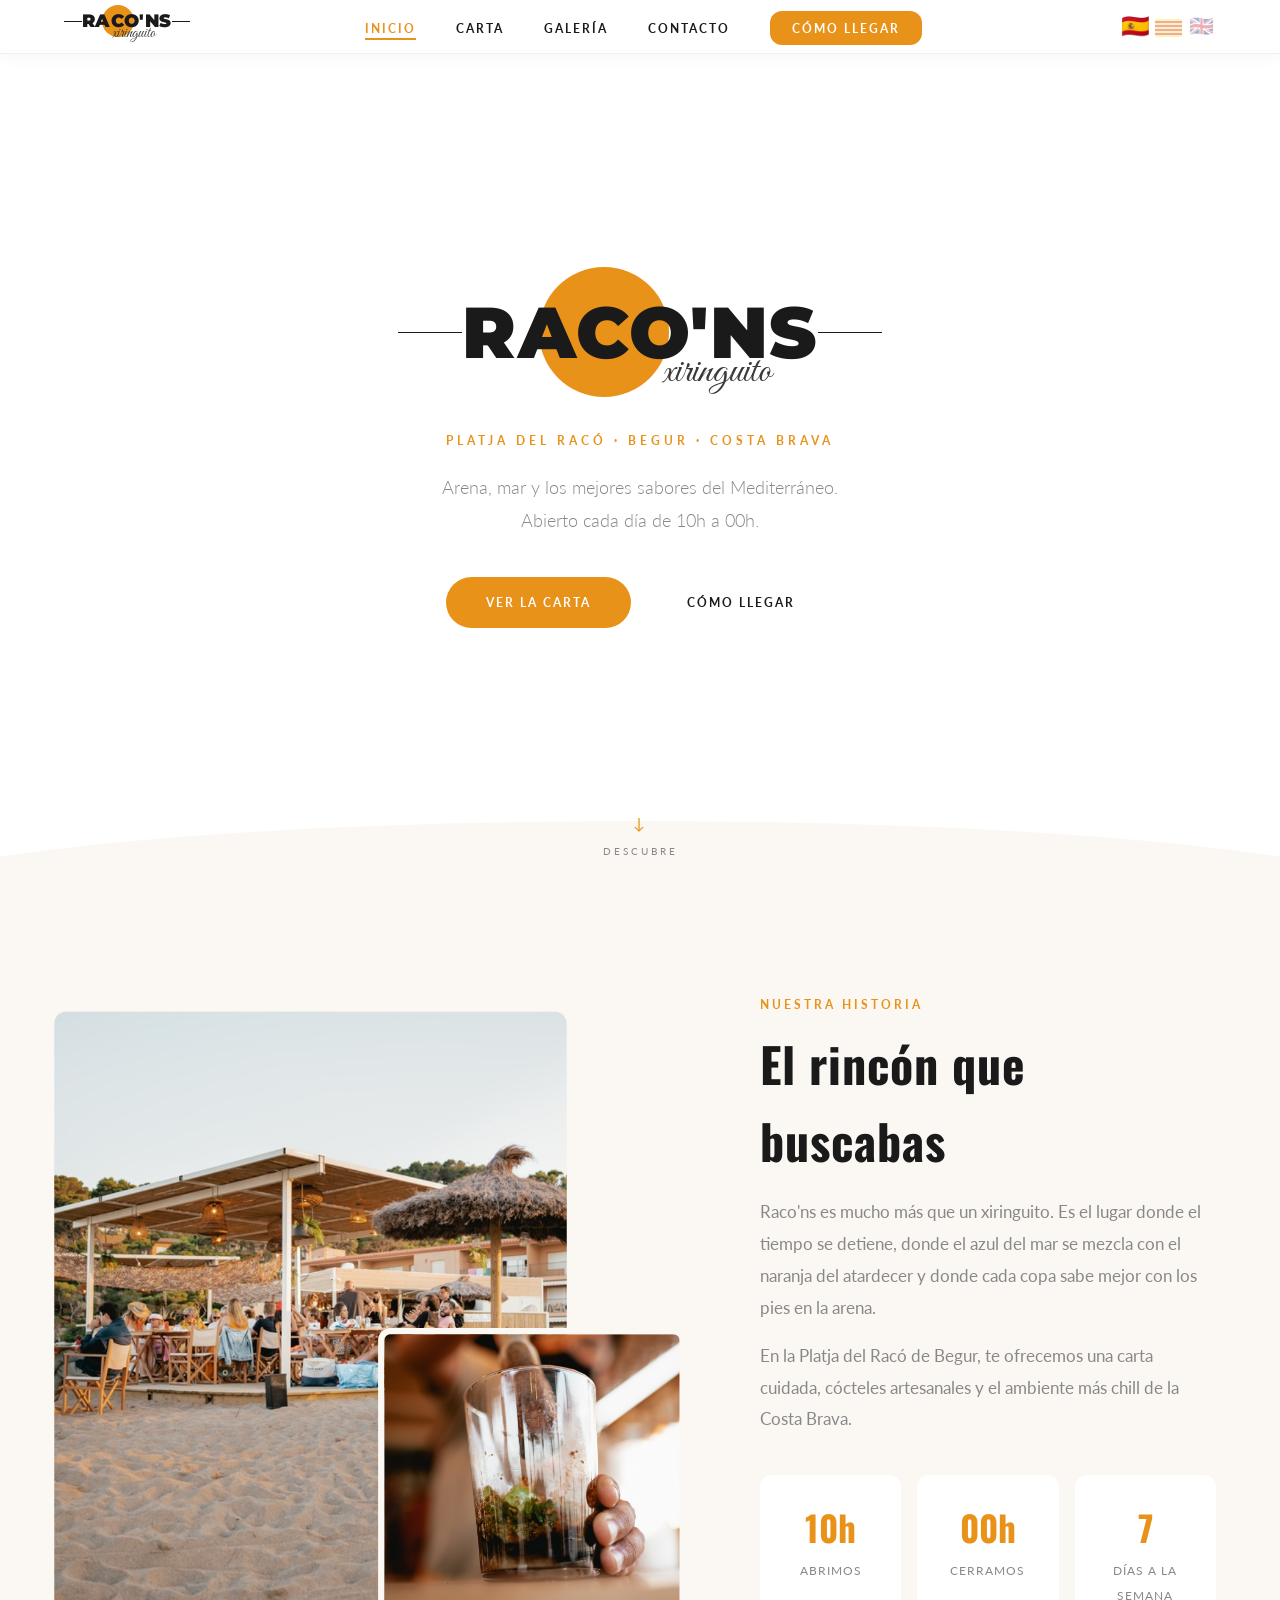
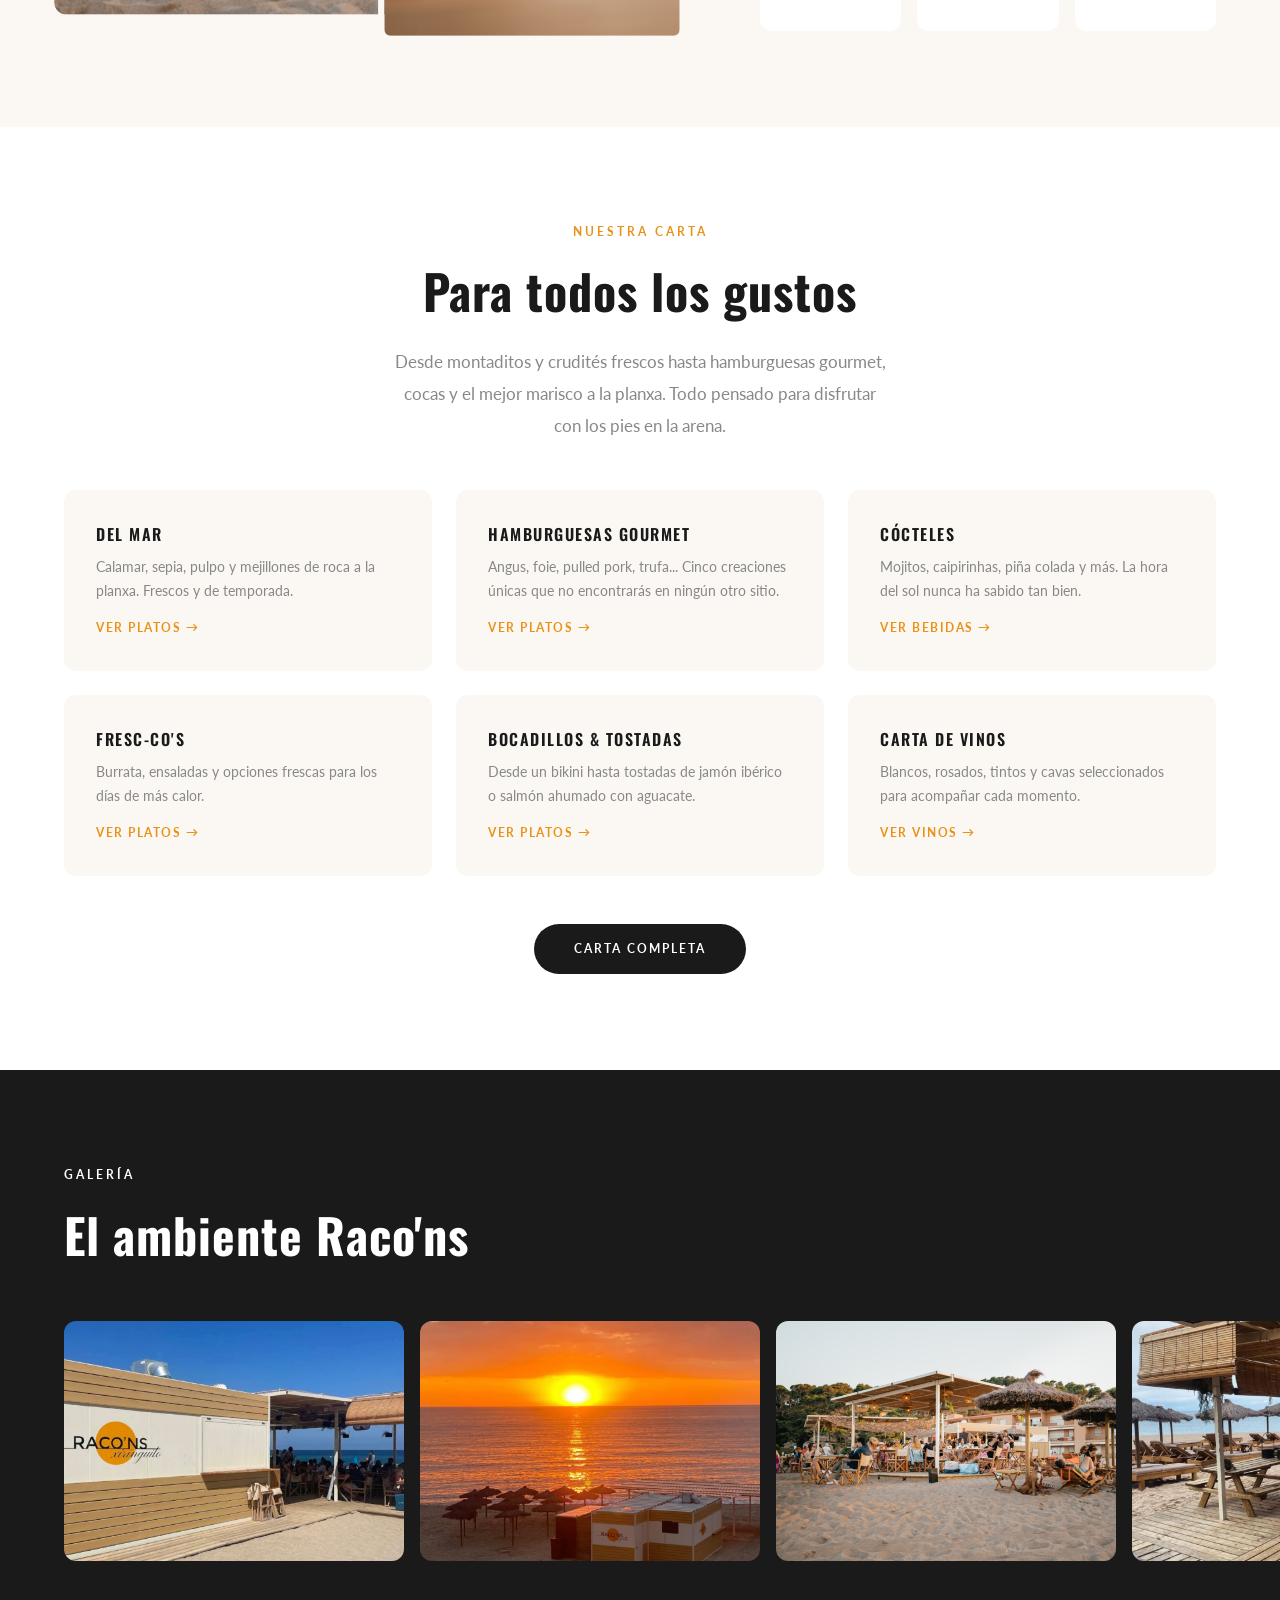
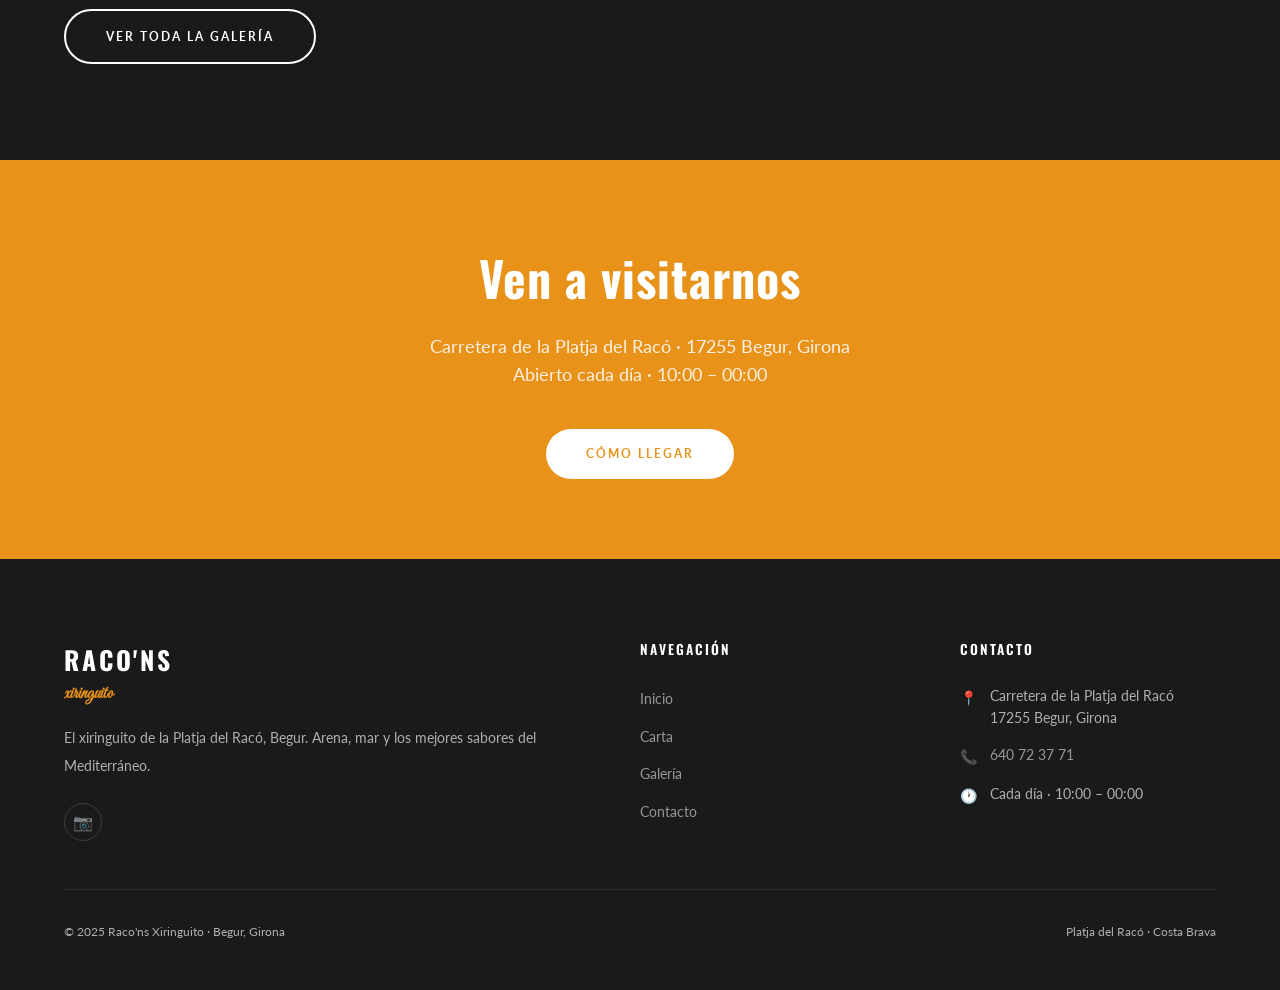
==== index.html @ 947b493c "Initial commit — Raco'ns Xiringuito website 4-page static site: index, carta, galeria, contacto. ES/" ====
<!DOCTYPE html>
<html lang="es">
<head>
  <meta charset="UTF-8">
  <meta name="viewport" content="width=device-width, initial-scale=1.0">
  <title>Raco'ns Xiringuito — Platja del Racó, Begur</title>
  <meta name="description" content="Xiringuito a la Platja del Racó, Begur. Viu el Mediterrani amb les millors copes, còctels i cuina fresca a peu de platja.">
  <meta name="keywords" content="xiringuito, Begur, Platja del Racó, bar platja, cocteleria, cuina mediterrània, Girona">
  <meta property="og:title" content="Raco'ns Xiringuito — Platja del Racó, Begur">
  <meta property="og:description" content="El millor xiringuito de la Costa Brava. Cocktails, carta fresca i vistes al mar.">
  <meta property="og:type" content="website">
  <link rel="stylesheet" href="assets/css/styles.css">
  <link rel="icon" type="image/png" href="assets/img/logo.png">
</head>
<body data-page="index">

  <!-- NAV -->
  <nav>
    <a href="index.html" class="nav-logo">
      <div class="logo-mark logo-mark-sm">
        <div class="lm-row">
          <span class="lm-line"></span>
          <span class="lm-name-wrap">
            <span class="lm-circle"></span>
            <span class="lm-name">RACO'NS</span>
          </span>
          <span class="lm-line"></span>
        </div>
        <span class="lm-sub">xiringuito</span>
      </div>
    </a>
    <ul class="nav-links">
      <li><a href="index.html" class="active" data-i18n="nav_inicio">Inicio</a></li>
      <li><a href="carta.html" data-i18n="nav_carta">Carta</a></li>
      <li><a href="galeria.html" data-i18n="nav_galeria">Galería</a></li>
      <li><a href="contacto.html" data-i18n="nav_contacto">Contacto</a></li>
      <li><a href="contacto.html" class="nav-cta" data-i18n="nav_llegar">Cómo llegar</a></li>
    </ul>
    <div class="lang-switcher">
      <button class="lang-btn active" data-lang="es" title="Español">🇪🇸</button>
      <button class="lang-btn" data-lang="ca" title="Català"><span class="flag-ca"></span></button>
      <button class="lang-btn" data-lang="en" title="English">🇬🇧</button>
    </div>
    <div class="hamburger" aria-label="Menú">
      <span></span><span></span><span></span>
    </div>
  </nav>

  <!-- HERO -->
  <section class="hero">
    <div class="hero-logo-wrap">
      <img src="assets/img/logo.png" alt="Raco'ns Xiringuito" class="hero-logo-img"
        onerror="this.style.display='none';this.nextElementSibling.style.display='inline-block'">
      <div class="logo-mark logo-mark-lg" style="display:none">
        <div class="lm-row">
          <span class="lm-line"></span>
          <span class="lm-name-wrap">
            <span class="lm-circle"></span>
            <span class="lm-name">RACO'NS</span>
          </span>
          <span class="lm-line"></span>
        </div>
        <span class="lm-sub">xiringuito</span>
      </div>
    </div>
    <span class="hero-tag">Platja del Racó · Begur · Costa Brava</span>
    <p class="hero-desc" data-i18n-html="hero_desc">Arena, mar y los mejores sabores del Mediterráneo.<br>Abierto cada día de 10h a 00h.</p>
    <div class="hero-btns">
      <a href="carta.html" class="btn btn-primary" data-i18n="hero_btn_carta">Ver la Carta</a>
      <a href="contacto.html" class="btn btn-outline-dark" data-i18n="hero_btn_llegar">Cómo llegar</a>
    </div>
    <div class="hero-scroll" data-i18n="hero_scroll">Descubre</div>
  </section>

  <!-- ABOUT -->
  <section class="about">
    <div class="about-image fade-in">
      <img src="assets/img/photo-7.png" alt="Xiringuito Raco'ns" class="about-img-main">
      <img src="assets/img/photo-10.png" alt="Còctels Raco'ns" class="about-img-accent">
    </div>
    <div class="about-text">
      <span class="section-tag fade-in" data-i18n="about_tag">Nuestra historia</span>
      <h2 class="section-title fade-in delay-1" data-i18n-html="about_title">El rincón que<br>buscabas</h2>
      <p class="section-desc fade-in delay-2" data-i18n="about_desc1">
        Raco'ns es mucho más que un xiringuito. Es el lugar donde el tiempo se detiene, donde el azul del mar se mezcla con el naranja del atardecer y donde cada copa sabe mejor con los pies en la arena.
      </p>
      <p class="section-desc fade-in delay-3" style="margin-top: 1rem;" data-i18n="about_desc2">
        En la Platja del Racó de Begur, te ofrecemos una carta cuidada, cócteles artesanales y el ambiente más chill de la Costa Brava.
      </p>
      <div class="about-stats fade-in">
        <div class="stat">
          <span class="stat-num">10h</span>
          <span class="stat-label" data-i18n="about_stat_open">Abrimos</span>
        </div>
        <div class="stat">
          <span class="stat-num">00h</span>
          <span class="stat-label" data-i18n="about_stat_close">Cerramos</span>
        </div>
        <div class="stat">
          <span class="stat-num">7</span>
          <span class="stat-label" data-i18n="about_stat_days">Días a la semana</span>
        </div>
      </div>
    </div>
  </section>

  <!-- MENU PREVIEW -->
  <section class="menu-preview">
    <span class="section-tag fade-in" data-i18n="menu_tag">Nuestra carta</span>
    <h2 class="section-title fade-in delay-1" data-i18n="menu_title">Para todos los gustos</h2>
    <p class="section-desc fade-in delay-2" data-i18n="menu_desc">Desde montaditos y crudités frescos hasta hamburguesas gourmet, cocas y el mejor marisco a la planxa. Todo pensado para disfrutar con los pies en la arena.</p>
    <div class="menu-grid">
      <div class="menu-card fade-in">
        <h3 class="menu-card-title" data-i18n="menu_delmar_title">Del Mar</h3>
        <p class="menu-card-desc" data-i18n="menu_delmar_desc">Calamar, sepia, pulpo y mejillones de roca a la planxa. Frescos y de temporada.</p>
        <a href="carta.html#del-mar" class="menu-card-link" data-i18n="menu_link_platos">Ver platos →</a>
      </div>
      <div class="menu-card fade-in delay-1">
        <h3 class="menu-card-title" data-i18n="menu_hambur_title">Hamburguesas Gourmet</h3>
        <p class="menu-card-desc" data-i18n="menu_hambur_desc">Angus, foie, pulled pork, trufa... Cinco creaciones únicas que no encontrarás en ningún otro sitio.</p>
        <a href="carta.html#hamburgueses" class="menu-card-link" data-i18n="menu_link_platos">Ver platos →</a>
      </div>
      <div class="menu-card fade-in delay-2">
        <h3 class="menu-card-title" data-i18n="menu_cocteles_title">Cócteles</h3>
        <p class="menu-card-desc" data-i18n="menu_cocteles_desc">Mojitos, caipirinhas, piña colada y más. La hora del sol nunca ha sabido tan bien.</p>
        <a href="carta.html#cocteles" class="menu-card-link" data-i18n="menu_link_bebidas">Ver bebidas →</a>
      </div>
      <div class="menu-card fade-in delay-1">
        <h3 class="menu-card-title" data-i18n="menu_frescos_title">Fresc-co's</h3>
        <p class="menu-card-desc" data-i18n="menu_frescos_desc">Burrata, ensaladas y opciones frescas para los días de más calor.</p>
        <a href="carta.html#frescos" class="menu-card-link" data-i18n="menu_link_platos">Ver platos →</a>
      </div>
      <div class="menu-card fade-in delay-2">
        <h3 class="menu-card-title" data-i18n="menu_entrepans_title">Bocadillos & Tostadas</h3>
        <p class="menu-card-desc" data-i18n="menu_entrepans_desc">Desde un bikini hasta tostadas de jamón ibérico o salmón ahumado con aguacate.</p>
        <a href="carta.html#entrepans" class="menu-card-link" data-i18n="menu_link_platos">Ver platos →</a>
      </div>
      <div class="menu-card fade-in delay-3">
        <h3 class="menu-card-title" data-i18n="menu_vins_title">Carta de Vinos</h3>
        <p class="menu-card-desc" data-i18n="menu_vins_desc">Blancos, rosados, tintos y cavas seleccionados para acompañar cada momento.</p>
        <a href="carta.html#vins" class="menu-card-link" data-i18n="menu_link_vinos">Ver vinos →</a>
      </div>
    </div>
    <div class="menu-preview-cta fade-in">
      <a href="carta.html" class="btn btn-dark" data-i18n="menu_btn_carta">Carta completa</a>
    </div>
  </section>

  <!-- GALLERY STRIP -->
  <div class="gallery-strip">
    <div class="gallery-strip-header">
      <span class="section-tag" data-i18n="gallery_tag">Galería</span>
      <h2 class="section-title" data-i18n="gallery_title">El ambiente Raco'ns</h2>
    </div>
    <div class="gallery-scroll">
      <div class="gallery-thumb">
        <img src="assets/img/photo-1.png" alt="Raco'ns exterior">
      </div>
      <div class="gallery-thumb">
        <img src="assets/img/photo-4.png" alt="Raco'ns amanecer">
      </div>
      <div class="gallery-thumb">
        <img src="assets/img/photo-11.png" alt="Ambient platja">
      </div>
      <div class="gallery-thumb">
        <img src="assets/img/photo-8.png" alt="Terrassa Raco'ns">
      </div>
      <div class="gallery-thumb">
        <img src="assets/img/photo-9.png" alt="Equip Raco'ns">
      </div>
      <div class="gallery-thumb">
        <img src="assets/img/photo-3.png" alt="Nit a Raco'ns">
      </div>
    </div>
    <div style="padding: 2rem 4rem 0;">
      <a href="galeria.html" class="btn btn-outline" data-i18n="gallery_btn">Ver toda la galería</a>
    </div>
  </div>

  <!-- CTA BANNER -->
  <div class="cta-banner">
    <h2 class="section-title fade-in" data-i18n="home_cta_title">Ven a visitarnos</h2>
    <p class="fade-in delay-1" data-i18n-html="home_cta_desc">Carretera de la Platja del Racó · 17255 Begur, Girona<br>Abierto cada día · 10:00 – 00:00</p>
    <a href="contacto.html" class="btn btn-white fade-in delay-2" data-i18n="home_cta_btn">Cómo llegar</a>
  </div>

  <!-- FOOTER -->
  <footer>
    <div class="footer-grid">
      <div class="footer-brand">
        <span class="footer-logo-text">RACO'NS</span>
        <span class="footer-logo-sub">xiringuito</span>
        <p class="footer-desc" data-i18n="footer_desc">El xiringuito de la Platja del Racó, Begur. Arena, mar y los mejores sabores del Mediterráneo.</p>
        <div class="footer-social">
          <a href="https://www.instagram.com/raconsxiringuito/" target="_blank" rel="noopener" title="Instagram">&#128247;</a>
        </div>
      </div>
      <div>
        <p class="footer-heading" data-i18n="footer_nav_heading">Navegación</p>
        <ul class="footer-links">
          <li><a href="index.html" data-i18n="nav_inicio">Inicio</a></li>
          <li><a href="carta.html" data-i18n="nav_carta">Carta</a></li>
          <li><a href="galeria.html" data-i18n="nav_galeria">Galería</a></li>
          <li><a href="contacto.html" data-i18n="nav_contacto">Contacto</a></li>
        </ul>
      </div>
      <div>
        <p class="footer-heading" data-i18n="footer_contact_heading">Contacto</p>
        <div class="footer-info">
          <div class="footer-info-item">
            <span class="icon">📍</span>
            <span>Carretera de la Platja del Racó<br>17255 Begur, Girona</span>
          </div>
          <div class="footer-info-item">
            <span class="icon">📞</span>
            <a href="tel:+34640723771">640 72 37 71</a>
          </div>
          <div class="footer-info-item">
            <span class="icon">🕐</span>
            <span data-i18n="footer_hours">Cada día · 10:00 – 00:00</span>
          </div>
        </div>
      </div>
    </div>
    <div class="footer-bottom">
      <span>© 2025 Raco'ns Xiringuito · Begur, Girona</span>
      <span>Platja del Racó · Costa Brava</span>
    </div>
  </footer>

  <script src="assets/js/translations.js"></script>
  <script src="assets/js/main.js"></script>
</body>
</html>
---- assets/css/styles.css ----
@import url('https://fonts.googleapis.com/css2?family=Oswald:wght@400;600;700&family=Montserrat:wght@800;900&family=Great+Vibes&family=Lato:ital,wght@0,300;0,400;0,700;1,300&display=swap');

:root {
  --orange: #E8921A;
  --orange-light: #F5B547;
  --orange-dark: #C47A10;
  --black: #1A1A1A;
  --dark: #2C2C2C;
  --gray: #888;
  --light-gray: #EDEAE6;
  --cream: #FBF8F4;
  --white: #FFFFFF;
  --transition: all 0.3s ease;
}

* { margin: 0; padding: 0; box-sizing: border-box; }
html { scroll-behavior: smooth; }

body {
  font-family: 'Lato', sans-serif;
  color: var(--black);
  background: var(--white);
  line-height: 1.6;
}

/* ========================
   NAVIGATION
======================== */
nav {
  position: fixed;
  top: 0; left: 0; right: 0;
  z-index: 1000;
  display: flex;
  align-items: center;
  justify-content: space-between;
  padding: 0.75rem 4rem;
  background: rgba(255,255,255,0.97);
  backdrop-filter: blur(16px);
  border-bottom: 1px solid rgba(0,0,0,0.06);
  transition: var(--transition);
  box-shadow: 0 2px 20px rgba(0,0,0,0.04);
}

.nav-logo {
  text-decoration: none;
  display: flex;
  align-items: center;
}

.nav-logo-img {
  height: 52px;
  width: auto;
  display: block;
}

.nav-logo .logo-name {
  font-family: 'Oswald', sans-serif;
  font-weight: 700;
  font-size: 1.3rem;
  letter-spacing: 3px;
  color: var(--black);
}

.nav-logo .logo-sub {
  font-family: 'Great Vibes', cursive;
  font-size: 0.95rem;
  color: var(--orange);
  font-weight: 600;
}

.nav-links {
  display: flex;
  gap: 2.5rem;
  list-style: none;
  align-items: center;
}

.nav-links a {
  text-decoration: none;
  font-family: 'Lato', sans-serif;
  font-weight: 700;
  font-size: 0.78rem;
  letter-spacing: 2px;
  text-transform: uppercase;
  color: var(--black);
  transition: var(--transition);
  position: relative;
}

.nav-links a::after {
  content: '';
  position: absolute;
  bottom: -4px; left: 0;
  width: 0; height: 2px;
  background: var(--orange);
  transition: var(--transition);
}

.nav-links a:hover,
.nav-links a.active { color: var(--orange); }
.nav-links a:hover::after,
.nav-links a.active::after { width: 100%; }

.nav-cta {
  background: var(--orange) !important;
  color: var(--white) !important;
  padding: 0.6rem 1.4rem;
  border-radius: 12px;
}
.nav-cta:hover { background: var(--orange-dark) !important; }
.nav-cta::after { display: none !important; }

/* Language switcher */
.lang-switcher {
  display: flex;
  align-items: center;
  gap: 0.25rem;
  margin-left: 1.5rem;
}
.lang-btn {
  background: none;
  border: none;
  font-size: 1.25rem;
  cursor: pointer;
  padding: 0.15rem 0.1rem;
  line-height: 1;
  opacity: 0.35;
  transition: opacity 0.2s ease, transform 0.2s ease;
  border-radius: 4px;
}
.lang-btn:hover { opacity: 0.7; transform: scale(1.1); }
.lang-btn.active { opacity: 1; transform: scale(1.15); }

/* Bandera Catalunya CSS (Senyera: 4 franjes vermelles sobre groc) */
.flag-ca {
  display: inline-block;
  width: 1.35em;
  height: 0.9em;
  border-radius: 2px;
  vertical-align: middle;
  background: repeating-linear-gradient(
    180deg,
    #FCDD09 0,      #FCDD09 11.1%,
    #C60B1E 11.1%,  #C60B1E 22.2%,
    #FCDD09 22.2%,  #FCDD09 33.3%,
    #C60B1E 33.3%,  #C60B1E 44.4%,
    #FCDD09 44.4%,  #FCDD09 55.5%,
    #C60B1E 55.5%,  #C60B1E 66.6%,
    #FCDD09 66.6%,  #FCDD09 77.7%,
    #C60B1E 77.7%,  #C60B1E 88.8%,
    #FCDD09 88.8%,  #FCDD09 100%
  );
}

.hamburger {
  display: none;
  flex-direction: column;
  gap: 5px;
  cursor: pointer;
  z-index: 1001;
  padding: 4px;
}
.hamburger span {
  width: 24px; height: 2px;
  background: var(--black);
  transition: var(--transition);
  display: block;
}
.hamburger.active span:nth-child(1) { transform: rotate(45deg) translate(5px, 5px); }
.hamburger.active span:nth-child(2) { opacity: 0; }
.hamburger.active span:nth-child(3) { transform: rotate(-45deg) translate(5px, -5px); }

/* ========================
   LOGO MARK (CSS — fiel al original)
   Estructura:
     .logo-mark
       .lm-row
         .lm-line
         .lm-name-wrap   ← círculo absoluto dentro aquí
           .lm-circle
           .lm-name (RACO'NS)
         .lm-line
       .lm-sub (xiringuito) ← debajo del row
======================== */
.logo-mark {
  display: inline-block;
  line-height: 1;
  user-select: none;
}

.logo-mark .lm-row {
  display: flex;
  align-items: center;
}

.logo-mark .lm-line {
  display: block;
  height: 1px;
  background: var(--black);
  flex-shrink: 0;
}

/* El wrapper del nombre contiene el círculo absolutamente */
.logo-mark .lm-name-wrap {
  position: relative;
  display: inline-block;
}

/* Círculo — detrás del texto, centrado en zona "O'NS" */
.logo-mark .lm-circle {
  position: absolute;
  background: var(--orange);
  border-radius: 50%;
  z-index: 0;
  /* horizontal: empieza en ~40% del texto (zona de la O) */
  /* vertical: centrado y sobresale arriba y abajo */
  left: 40%;
  top: 50%;
}

.logo-mark .lm-name {
  font-family: 'Montserrat', sans-serif;
  font-weight: 900;
  color: var(--black);
  letter-spacing: 0.02em;
  position: relative;
  z-index: 1;
  display: block;
}

/* xiringuito — debajo, desplazado bajo el círculo */
.logo-mark .lm-sub {
  font-family: 'Great Vibes', cursive;
  color: #3a3a3a;
  display: block;
  position: relative;
  z-index: 1;
  line-height: 1;
}

/* ── Tamaño NAV (sm) ── */
.logo-mark-sm .lm-line  { width: 18px; }
.logo-mark-sm .lm-name  { font-size: 1.15rem; }
.logo-mark-sm .lm-circle {
  width: 32px; height: 32px;
  transform: translate(-50%, -50%);
}
.logo-mark-sm .lm-sub {
  font-size: 1rem;
  margin-top: -0.35em;
  padding-left: 38%;   /* alineado bajo el círculo */
}

/* ── Tamaño HERO (lg) ── */
.logo-mark-lg .lm-line  { width: clamp(35px, 5vw, 65px); }
.logo-mark-lg .lm-name  { font-size: clamp(2.6rem, 6.5vw, 4.5rem); }
.logo-mark-lg .lm-circle {
  width: clamp(90px, 13vw, 130px);
  height: clamp(90px, 13vw, 130px);
  transform: translate(-50%, -50%);
}
.logo-mark-lg .lm-sub {
  font-size: clamp(1.5rem, 3.5vw, 2.5rem);
  margin-top: -0.4em;
  padding-left: 32%;   /* alineado bajo el círculo */
}

/* ========================
   HERO
======================== */
.hero {
  min-height: 100vh;
  display: flex;
  flex-direction: column;
  align-items: center;
  justify-content: center;
  text-align: center;
  background: var(--white);
  padding: 120px 2rem 6rem;
  position: relative;
  overflow: hidden;
}

/* Decorative orange arc bottom */
.hero::after {
  content: '';
  position: absolute;
  bottom: -1px;
  left: 0; right: 0;
  height: 80px;
  background: var(--cream);
  clip-path: ellipse(60% 100% at 50% 100%);
}

.hero-logo-wrap {
  margin-bottom: 2.5rem;
}

.hero-logo-img {
  max-width: min(340px, 80vw);
  width: 100%;
  height: auto;
  display: block;
  margin: 0 auto;
}

.hero-tag {
  display: inline-block;
  font-size: 0.72rem;
  font-weight: 700;
  letter-spacing: 4px;
  text-transform: uppercase;
  color: var(--orange);
  margin-bottom: 1.25rem;
}

.hero-desc {
  font-size: 1.1rem;
  font-weight: 300;
  color: var(--gray);
  max-width: 420px;
  margin: 0 auto 2.5rem;
  line-height: 1.9;
}

.hero-btns {
  display: flex;
  gap: 1rem;
  justify-content: center;
  flex-wrap: wrap;
}

.btn-outline-dark {
  border: 2px solid var(--black);
  color: var(--black);
  background: transparent;
}
.btn-outline-dark:hover {
  background: var(--black);
  color: var(--white);
  transform: translateY(-2px);
}

.hero-scroll {
  position: absolute;
  bottom: 2.5rem;
  left: 50%;
  transform: translateX(-50%);
  color: var(--gray);
  font-size: 0.65rem;
  letter-spacing: 3px;
  text-transform: uppercase;
  display: flex;
  flex-direction: column;
  align-items: center;
  gap: 0.5rem;
  animation: bounce 2.5s infinite;
  z-index: 1;
}
.hero-scroll::before { content: '↓'; font-size: 1rem; color: var(--orange); }

@keyframes bounce {
  0%, 100% { transform: translateX(-50%) translateY(0); }
  50% { transform: translateX(-50%) translateY(8px); }
}

/* ========================
   BUTTONS
======================== */
.btn {
  display: inline-block;
  padding: 0.95rem 2.5rem;
  font-family: 'Lato', sans-serif;
  font-weight: 700;
  font-size: 0.78rem;
  letter-spacing: 2px;
  text-transform: uppercase;
  text-decoration: none;
  transition: var(--transition);
  border-radius: 50px;
  cursor: pointer;
  border: none;
}

.btn-primary { background: var(--orange); color: var(--white); }
.btn-primary:hover { background: var(--orange-dark); transform: translateY(-2px); box-shadow: 0 8px 20px rgba(232,146,26,0.4); }

.btn-outline { border: 2px solid var(--white); color: var(--white); background: transparent; }
.btn-outline:hover { background: var(--white); color: var(--black); transform: translateY(-2px); }

.btn-dark { background: var(--black); color: var(--white); }
.btn-dark:hover { background: var(--dark); transform: translateY(-2px); }

.btn-white { background: var(--white); color: var(--orange); }
.btn-white:hover { background: var(--cream); transform: translateY(-2px); }

/* ========================
   SHARED SECTION STYLES
======================== */
section { padding: 6rem 4rem; }

.section-tag {
  display: block;
  font-size: 0.72rem;
  font-weight: 700;
  letter-spacing: 3px;
  text-transform: uppercase;
  color: var(--orange);
  margin-bottom: 0.75rem;
}

.section-title {
  font-family: 'Oswald', sans-serif;
  font-size: clamp(2rem, 4vw, 3rem);
  font-weight: 700;
  letter-spacing: 1px;
  color: var(--black);
  margin-bottom: 1rem;
}

.section-desc {
  font-size: 1.05rem;
  color: var(--gray);
  max-width: 500px;
  line-height: 1.9;
}

/* ========================
   ABOUT (HOME)
======================== */
.about {
  background: var(--cream);
  display: grid;
  grid-template-columns: 1.35fr 1fr;
  gap: 5rem;
  align-items: center;
}

.about-image {
  position: relative;
  height: 580px;
}

.about-img-main {
  width: 80%;
  height: 100%;
  object-fit: cover;
  border-radius: 12px;
  display: block;
  transform: scale(1.04);
  transform-origin: center center;
  transition: transform 0.5s ease;
}
.about-img-main:hover { transform: scale(1.07); }

.about-img-placeholder {
  width: 80%;
  height: 100%;
  background: linear-gradient(135deg, #1A1A1A 0%, #2C2C2C 100%);
  border-radius: 12px;
  display: flex;
  align-items: center;
  justify-content: center;
  color: rgba(255,255,255,0.25);
  font-size: 0.75rem;
  letter-spacing: 3px;
  text-transform: uppercase;
}

.about-img-accent {
  position: absolute;
  bottom: -2rem;
  right: 0;
  width: 48%;
  height: 52%;
  object-fit: cover;
  border: 6px solid var(--cream);
  border-radius: 12px;
  transform: scale(1.04);
  transform-origin: center center;
  transition: transform 0.5s ease;
}
.about-img-accent:hover { transform: scale(1.07); }

.about-accent-placeholder {
  position: absolute;
  bottom: -2rem;
  right: 0;
  width: 48%;
  height: 52%;
  background: var(--orange);
  border: 6px solid var(--cream);
  border-radius: 12px;
  display: flex;
  align-items: center;
  justify-content: center;
  color: rgba(255,255,255,0.3);
  font-size: 0.7rem;
  letter-spacing: 2px;
}

.about-stats {
  display: grid;
  grid-template-columns: repeat(3, 1fr);
  gap: 1rem;
  margin-top: 2.5rem;
}

.stat {
  text-align: center;
  padding: 1.5rem;
  background: var(--white);
  border-radius: 12px;
}

.stat-num {
  font-family: 'Oswald', sans-serif;
  font-size: 2.2rem;
  font-weight: 700;
  color: var(--orange);
  display: block;
}

.stat-label {
  font-size: 0.75rem;
  color: var(--gray);
  letter-spacing: 1px;
  text-transform: uppercase;
}

/* ========================
   MENU PREVIEW (HOME)
======================== */
.menu-preview {
  text-align: center;
}

.menu-preview .section-tag,
.menu-preview .section-title,
.menu-preview .section-desc {
  text-align: center;
  margin-left: auto;
  margin-right: auto;
}

.menu-grid {
  display: grid;
  grid-template-columns: repeat(3, 1fr);
  gap: 1.5rem;
  margin-top: 3rem;
}

.menu-card {
  background: var(--cream);
  padding: 2rem;
  border-radius: 12px;
  text-align: left;
  transition: var(--transition);
}

.menu-card:hover {
  transform: translateY(-5px);
  box-shadow: 0 12px 35px rgba(0,0,0,0.08);
}

.menu-card-title {
  font-family: 'Oswald', sans-serif;
  font-size: 1rem;
  font-weight: 600;
  letter-spacing: 1.5px;
  text-transform: uppercase;
  margin-bottom: 0.5rem;
}

.menu-card-desc {
  font-size: 0.88rem;
  color: var(--gray);
  line-height: 1.7;
}

.menu-card-link {
  display: inline-block;
  margin-top: 1rem;
  font-size: 0.72rem;
  font-weight: 700;
  letter-spacing: 1.5px;
  text-transform: uppercase;
  color: var(--orange);
  text-decoration: none;
}

.menu-preview-cta { margin-top: 3rem; }

/* ========================
   GALLERY STRIP (HOME)
======================== */
.gallery-strip {
  background: var(--black);
  padding: 6rem 0;
  overflow: hidden;
}

.gallery-strip-header {
  padding: 0 4rem;
  margin-bottom: 3rem;
}

.gallery-strip-header .section-tag,
.gallery-strip-header .section-title { color: var(--white); }

.gallery-scroll {
  display: flex;
  gap: 1rem;
  overflow-x: auto;
  padding: 0 4rem 1rem;
  scrollbar-width: none;
  cursor: grab;
}
.gallery-scroll:active { cursor: grabbing; }
.gallery-scroll::-webkit-scrollbar { display: none; }

.gallery-thumb {
  flex: 0 0 340px;
  height: 240px;
  overflow: hidden;
  border-radius: 12px;
}

.gallery-thumb img {
  width: 100%; height: 100%;
  object-fit: cover;
  transform: scale(1.05);
  transform-origin: center center;
  transition: transform 0.4s ease;
  display: block;
}

.gallery-thumb .ph {
  width: 100%; height: 100%;
  display: flex;
  align-items: center;
  justify-content: center;
  color: rgba(255,255,255,0.2);
  font-size: 0.72rem;
  letter-spacing: 3px;
  text-transform: uppercase;
}

.gallery-thumb:hover img { transform: scale(1.11); }

/* ========================
   CTA BANNER
======================== */
.cta-banner {
  background: var(--orange);
  text-align: center;
  padding: 5rem 4rem;
}

.cta-banner .section-title { color: var(--white); }
.cta-banner p { color: rgba(255,255,255,0.88); font-size: 1.1rem; margin: 1rem 0 2.5rem; }

/* ========================
   FOOTER
======================== */
footer {
  background: var(--black);
  color: rgba(255,255,255,0.65);
  padding: 5rem 4rem 3rem;
}

.footer-grid {
  display: grid;
  grid-template-columns: 2fr 1fr 1fr;
  gap: 4rem;
  margin-bottom: 3rem;
}

.footer-brand {}

.footer-logo-text {
  font-family: 'Oswald', sans-serif;
  font-size: 1.6rem;
  font-weight: 700;
  color: var(--white);
  letter-spacing: 3px;
  display: block;
}

.footer-logo-sub {
  font-family: 'Great Vibes', cursive;
  color: var(--orange);
  font-size: 1.1rem;
  font-weight: 600;
  display: block;
  margin-bottom: 1rem;
}

.footer-desc { font-size: 0.9rem; line-height: 1.9; }

.footer-social {
  display: flex;
  gap: 0.75rem;
  margin-top: 1.5rem;
}

.footer-social a {
  width: 38px; height: 38px;
  border: 1px solid rgba(255,255,255,0.15);
  border-radius: 50%;
  display: flex;
  align-items: center;
  justify-content: center;
  text-decoration: none;
  color: rgba(255,255,255,0.6);
  font-size: 1rem;
  transition: var(--transition);
}

.footer-social a:hover {
  background: var(--orange);
  border-color: var(--orange);
  color: var(--white);
}

.footer-heading {
  font-family: 'Oswald', sans-serif;
  font-size: 0.85rem;
  font-weight: 600;
  letter-spacing: 2px;
  text-transform: uppercase;
  color: var(--white);
  margin-bottom: 1.5rem;
}

.footer-links { list-style: none; display: flex; flex-direction: column; gap: 0.75rem; }
.footer-links a {
  color: rgba(255,255,255,0.55);
  text-decoration: none;
  font-size: 0.88rem;
  transition: var(--transition);
}
.footer-links a:hover { color: var(--orange); }

.footer-info { display: flex; flex-direction: column; gap: 0.9rem; }
.footer-info-item { display: flex; gap: 0.75rem; font-size: 0.88rem; align-items: flex-start; }
.footer-info-item .icon { color: var(--orange); font-style: normal; min-width: 18px; margin-top: 2px; }
.footer-info-item a { color: rgba(255,255,255,0.55); text-decoration: none; transition: var(--transition); }
.footer-info-item a:hover { color: var(--orange); }

.footer-bottom {
  border-top: 1px solid rgba(255,255,255,0.08);
  padding-top: 2rem;
  display: flex;
  justify-content: space-between;
  align-items: center;
  font-size: 0.78rem;
}

/* ========================
   PAGE HEADER (inner pages)
======================== */
.page-header {
  padding: 100px 4rem 1rem;
  background: var(--white);
  text-align: center;
}

.page-header .section-title { font-size: 1.5rem; margin-bottom: 0; }
.page-header .section-desc { display: none; }
.page-header .section-tag { margin-bottom: 0.2rem; }

/* ========================
   CARTA PAGE
======================== */
.carta-tabs-bar {
  background: var(--white);
  border-bottom: 2px solid var(--light-gray);
  position: sticky;
  top: 72px;
  z-index: 100;
  overflow-x: auto;
  scrollbar-width: none;
  -webkit-overflow-scrolling: touch;
}
.carta-tabs-bar::-webkit-scrollbar { display: none; }

.carta-tabs-inner {
  display: flex;
  padding: 0 2rem;
  min-width: max-content;
}

.carta-tab {
  padding: 0.8rem 1rem;
  font-size: 0.68rem;
  font-weight: 700;
  letter-spacing: 1.5px;
  text-transform: uppercase;
  cursor: pointer;
  border: none;
  border-bottom: 3px solid transparent;
  color: var(--gray);
  background: none;
  font-family: 'Lato', sans-serif;
  transition: var(--transition);
  white-space: nowrap;
  touch-action: manipulation;
}

.carta-tab:hover,
.carta-tab.active {
  color: var(--orange);
  border-bottom-color: var(--orange);
}

.carta-body { padding: 0; }

.carta-section {
  padding: 4rem;
  border-bottom: 1px solid var(--light-gray);
}

.carta-section-header { margin-bottom: 2rem; }

.carta-section-title {
  font-family: 'Oswald', sans-serif;
  font-size: 1.7rem;
  font-weight: 700;
  letter-spacing: 2px;
  text-transform: uppercase;
  display: flex;
  align-items: center;
  gap: 1.5rem;
}

.carta-section-title::after {
  content: '';
  flex: 1;
  height: 1px;
  background: var(--light-gray);
}

.carta-section-sub {
  font-family: 'Great Vibes', cursive;
  font-size: 1.1rem;
  color: var(--orange);
  margin-top: 0.3rem;
  font-weight: 600;
}

.carta-items {
  display: grid;
  grid-template-columns: repeat(2, 1fr);
  gap: 0 3rem;
}

.carta-item {
  display: flex;
  justify-content: space-between;
  align-items: flex-start;
  padding: 0.9rem 0;
  border-bottom: 1px solid var(--light-gray);
  gap: 1rem;
}

.carta-item-info { flex: 1; }

.carta-item-name {
  font-weight: 700;
  font-size: 0.93rem;
  color: var(--black);
}

.carta-item-desc {
  font-size: 0.8rem;
  color: var(--gray);
  margin-top: 0.15rem;
  font-style: italic;
}

.carta-item-price {
  font-family: 'Oswald', sans-serif;
  font-size: 1rem;
  font-weight: 600;
  color: var(--orange);
  white-space: nowrap;
}

.carta-divider {
  background: var(--cream);
  padding: 1.5rem 4rem;
  font-family: 'Oswald', sans-serif;
  font-size: 0.75rem;
  letter-spacing: 3px;
  text-transform: uppercase;
  color: var(--gray);
}

/* ========================
   GALERIA PAGE
======================== */
.gallery-filters {
  display: flex;
  gap: 0.75rem;
  justify-content: center;
  padding: 2rem 4rem;
  flex-wrap: wrap;
}

.filter-btn {
  padding: 0.6rem 1.5rem;
  font-size: 0.75rem;
  font-weight: 700;
  letter-spacing: 2px;
  text-transform: uppercase;
  border: 1px solid var(--light-gray);
  background: none;
  cursor: pointer;
  font-family: 'Lato', sans-serif;
  border-radius: 12px;
  transition: var(--transition);
  color: var(--gray);
}

.filter-btn:hover,
.filter-btn.active {
  background: var(--orange);
  border-color: var(--orange);
  color: var(--white);
}

.gallery-masonry {
  columns: 3;
  column-gap: 1rem;
  padding: 0 4rem 6rem;
}

.gallery-masonry-item {
  break-inside: avoid;
  margin-bottom: 1rem;
  overflow: hidden;
  border-radius: 12px;
  cursor: pointer;
}

.gallery-masonry-item img,
.gallery-masonry-item .ph {
  width: 100%;
  display: block;
  transform: scale(1.05);
  transform-origin: center center;
  transition: transform 0.4s ease;
}

.gallery-masonry-item .ph {
  height: 250px;
  display: flex;
  align-items: center;
  justify-content: center;
  color: rgba(255,255,255,0.25);
  font-size: 0.72rem;
  letter-spacing: 3px;
  text-transform: uppercase;
}

.gallery-masonry-item:hover img { transform: scale(1.09); }

/* Lightbox */
.lightbox {
  position: fixed;
  inset: 0;
  background: rgba(0,0,0,0.95);
  z-index: 9999;
  display: flex;
  align-items: center;
  justify-content: center;
  opacity: 0;
  pointer-events: none;
  transition: opacity 0.3s ease;
}

.lightbox.open { opacity: 1; pointer-events: all; }

.lightbox img {
  max-width: 90vw;
  max-height: 90vh;
  object-fit: contain;
  border-radius: 12px;
}

.lightbox-close {
  position: absolute;
  top: 2rem; right: 2rem;
  color: var(--white);
  font-size: 2rem;
  cursor: pointer;
  background: none;
  border: none;
  line-height: 1;
  opacity: 0.7;
  transition: var(--transition);
}
.lightbox-close:hover { opacity: 1; }

/* ========================
   CONTACTO PAGE
======================== */
.contacto-layout {
  display: grid;
  grid-template-columns: 1fr 1.6fr;
  min-height: 550px;
}

.contacto-info-panel {
  background: var(--cream);
  padding: 5rem 4rem;
}

.contacto-map-panel { background: var(--light-gray); }

.contacto-map-panel iframe {
  width: 100%; height: 100%;
  min-height: 450px;
  border: none;
  display: block;
}

.contacto-item { margin-bottom: 2.5rem; }

.contacto-label {
  font-size: 0.7rem;
  font-weight: 700;
  letter-spacing: 3px;
  text-transform: uppercase;
  color: var(--orange);
  margin-bottom: 0.4rem;
}

.contacto-value {
  font-size: 1rem;
  color: var(--dark);
  line-height: 1.7;
}

.contacto-value a {
  color: var(--dark);
  text-decoration: none;
  transition: var(--transition);
}
.contacto-value a:hover { color: var(--orange); }

.contacto-social-links {
  display: flex;
  flex-direction: column;
  gap: 0.75rem;
  margin-top: 2.5rem;
}

.contacto-social-link {
  display: flex;
  align-items: center;
  gap: 0.75rem;
  padding: 0.9rem 1.25rem;
  border: 1px solid var(--light-gray);
  border-radius: 12px;
  text-decoration: none;
  color: var(--dark);
  font-size: 0.82rem;
  font-weight: 700;
  letter-spacing: 1px;
  text-transform: uppercase;
  transition: var(--transition);
  background: var(--white);
}

.contacto-social-link:hover {
  background: var(--orange);
  border-color: var(--orange);
  color: var(--white);
}

/* ========================
   ANIMATIONS
======================== */
.fade-in {
  opacity: 0;
  transform: translateY(24px);
  transition: opacity 0.65s ease, transform 0.65s ease;
}

.fade-in.visible {
  opacity: 1;
  transform: translateY(0);
}

.fade-in.delay-1 { transition-delay: 0.1s; }
.fade-in.delay-2 { transition-delay: 0.2s; }
.fade-in.delay-3 { transition-delay: 0.3s; }

/* ========================
   RESPONSIVE
======================== */
@media (max-width: 1024px) {
  nav { padding: 1rem 2rem; }
  section { padding: 5rem 2rem; }
  .about { grid-template-columns: 1fr; gap: 3rem; padding: 4rem 2rem; }
  .menu-grid { grid-template-columns: repeat(2, 1fr); }
  .footer-grid { grid-template-columns: 1fr 1fr; gap: 2.5rem; }
  .gallery-masonry { columns: 2; }
  .contacto-layout { grid-template-columns: 1fr; }
  .contacto-info-panel { padding: 4rem 2rem; }
  .carta-section { padding: 3rem 2rem; }
  .carta-tabs-inner { padding: 0 1.5rem; }
  .gallery-strip-header { padding: 0 2rem; }
  .gallery-scroll { padding: 0 2rem 1rem; }
}

@media (max-width: 768px) {
  nav { padding: 1rem 1.5rem; }

  .nav-links {
    position: fixed;
    top: 0; right: -100%;
    width: 280px; height: 100vh;
    background: var(--white);
    flex-direction: column;
    padding: 6rem 2rem 2rem;
    gap: 0;
    transition: right 0.3s ease;
    box-shadow: -5px 0 30px rgba(0,0,0,0.12);
  }

  .nav-links.open { right: 0; }
  .nav-links li { border-bottom: 1px solid var(--light-gray); }
  .nav-links a { display: block; padding: 1rem 0; font-size: 0.95rem; }
  .hamburger { display: flex; }

  /* Nav logo más pequeño en móvil */
  .logo-mark-sm .lm-name  { font-size: 0.95rem; }
  .logo-mark-sm .lm-circle { width: 26px; height: 26px; }
  .logo-mark-sm .lm-line  { width: 14px; }
  .logo-mark-sm .lm-sub   { font-size: 0.82rem; }

  /* Hero móvil */
  .hero { padding: 100px 1.5rem 4rem; }
  .hero-logo-img { max-width: 260px; }
  .logo-mark-lg .lm-name  { font-size: 2.4rem; }
  .logo-mark-lg .lm-circle { width: 75px; height: 75px; }
  .logo-mark-lg .lm-line  { width: 30px; }
  .logo-mark-lg .lm-sub   { font-size: 1.4rem; }

  section { padding: 3.5rem 1.5rem; }

  .menu-grid { grid-template-columns: 1fr; }
  .carta-items { grid-template-columns: 1fr; }
  .gallery-masonry { columns: 1; padding: 0 1.5rem 4rem; }
  .gallery-filters { padding: 1.5rem; }
  .page-header { padding: 90px 1.5rem 0.75rem; }
  .carta-section { padding: 2rem 1.25rem; }
  .carta-tabs-inner { padding: 0 0.75rem; }
  .carta-section-title { font-size: 1.2rem; }
  .carta-divider { padding: 0.75rem 1.25rem; font-size: 0.65rem; }
  .cta-banner { padding: 3.5rem 1.5rem; }

  /* About en móvil */
  .about { padding: 3rem 1.5rem; }
  .about-stats { grid-template-columns: repeat(3, 1fr); }

  footer { padding: 3.5rem 1.5rem 2rem; }
  .footer-grid { grid-template-columns: 1fr; gap: 2rem; }
  .footer-bottom { flex-direction: column; gap: 0.75rem; text-align: center; }

  /* Contacto móvil */
  .contacto-info-panel { padding: 3rem 1.5rem; }
}
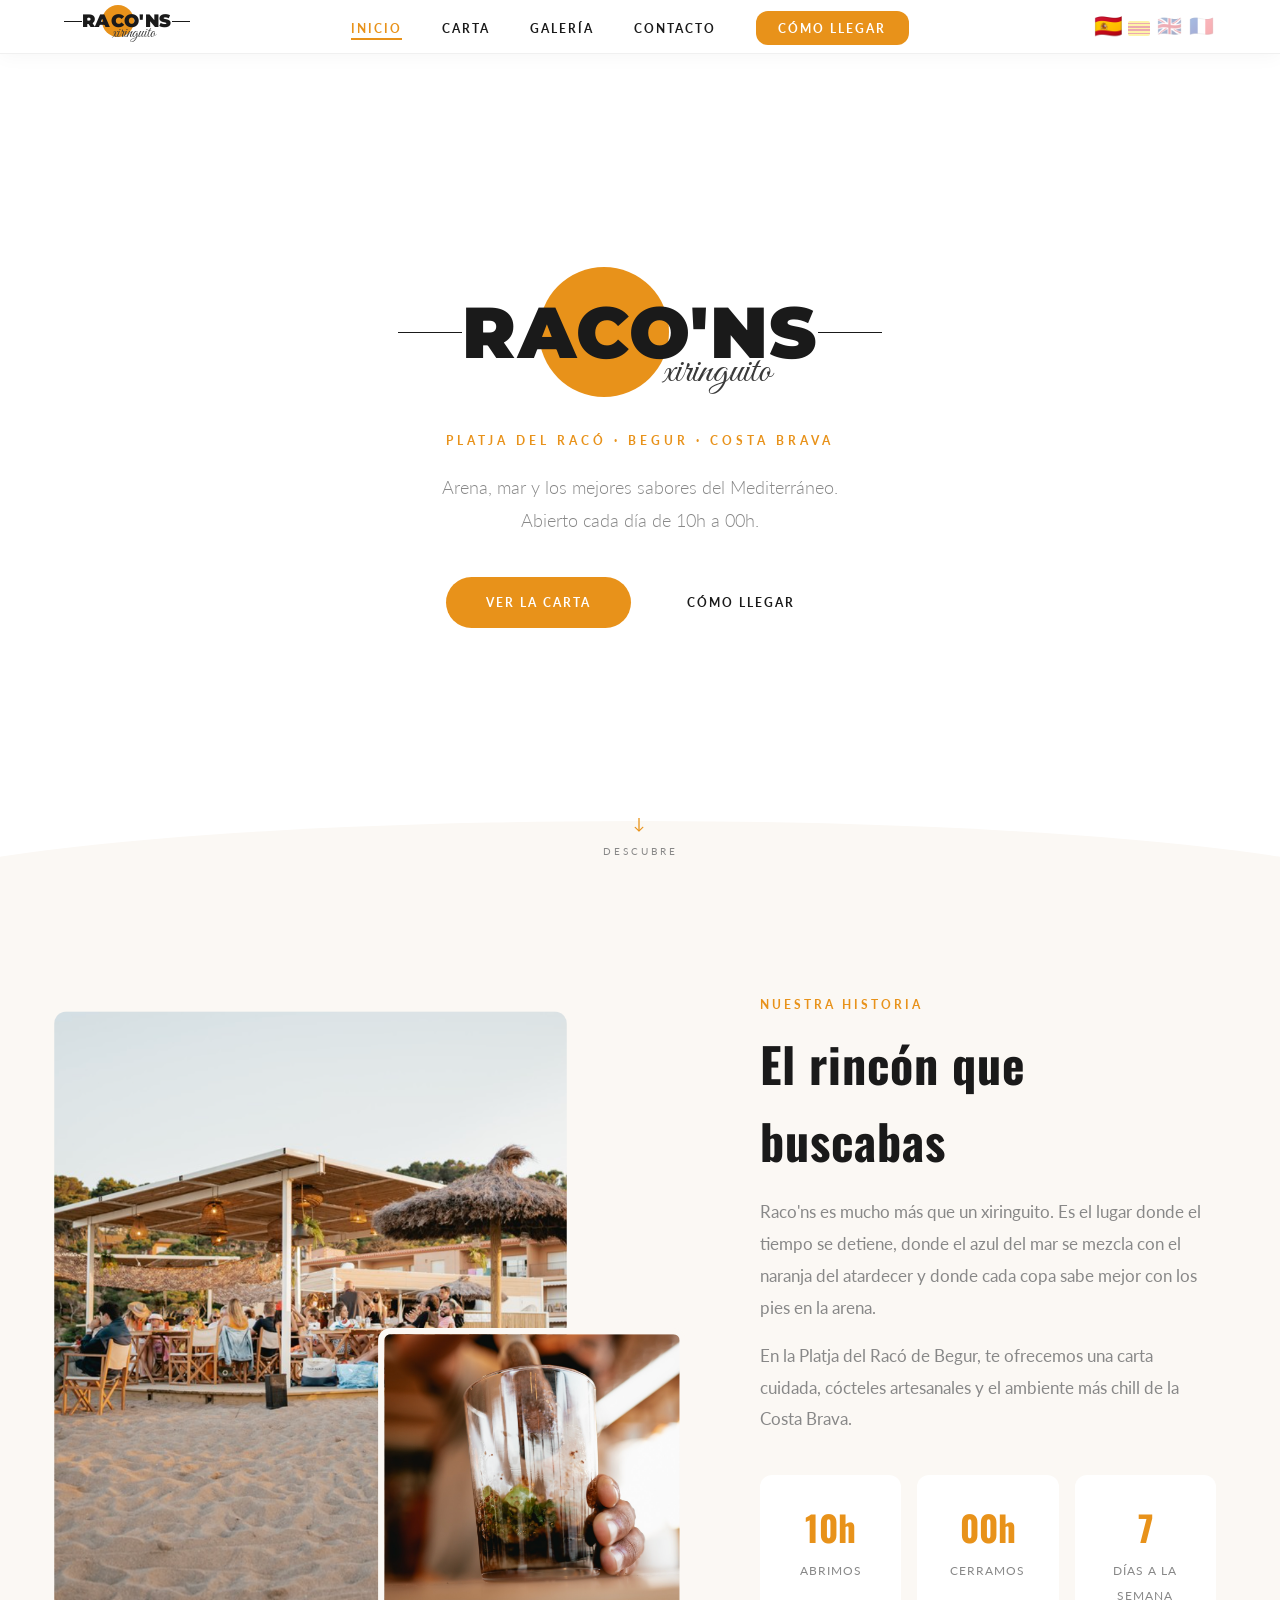
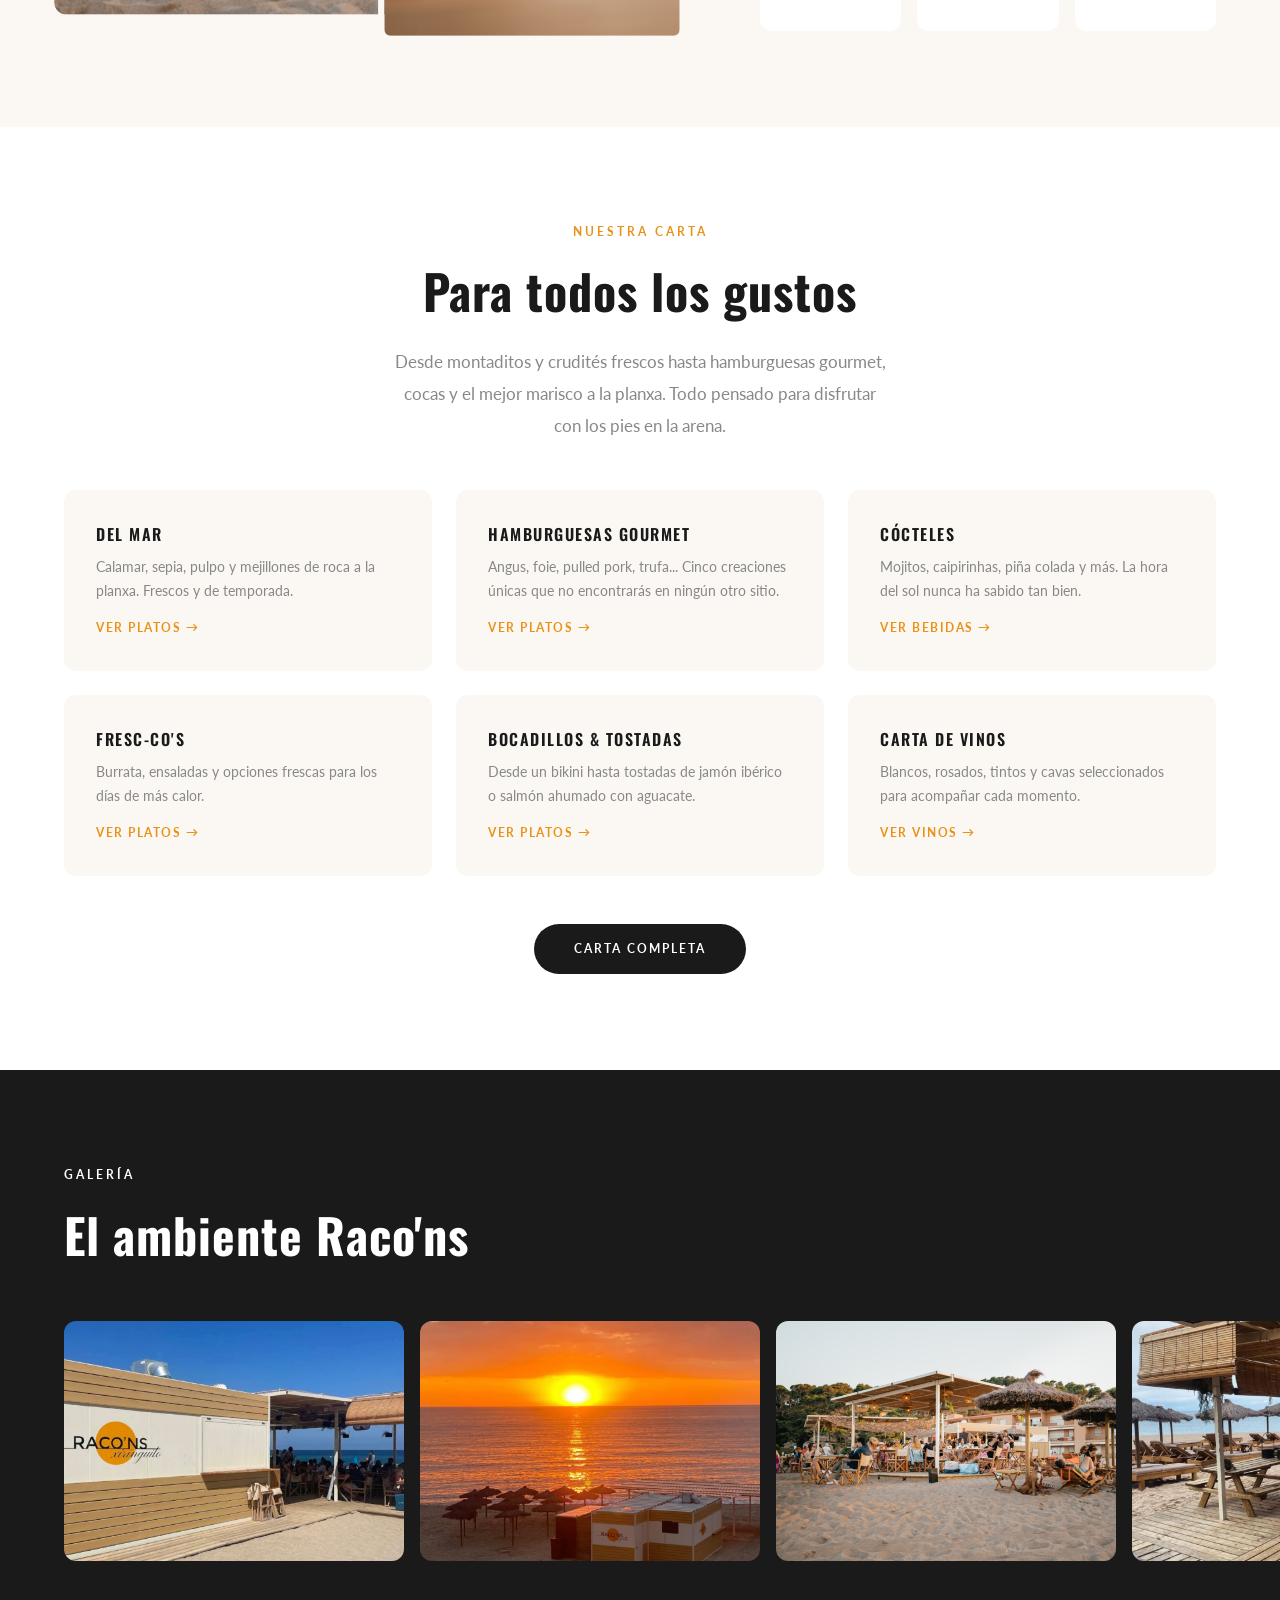
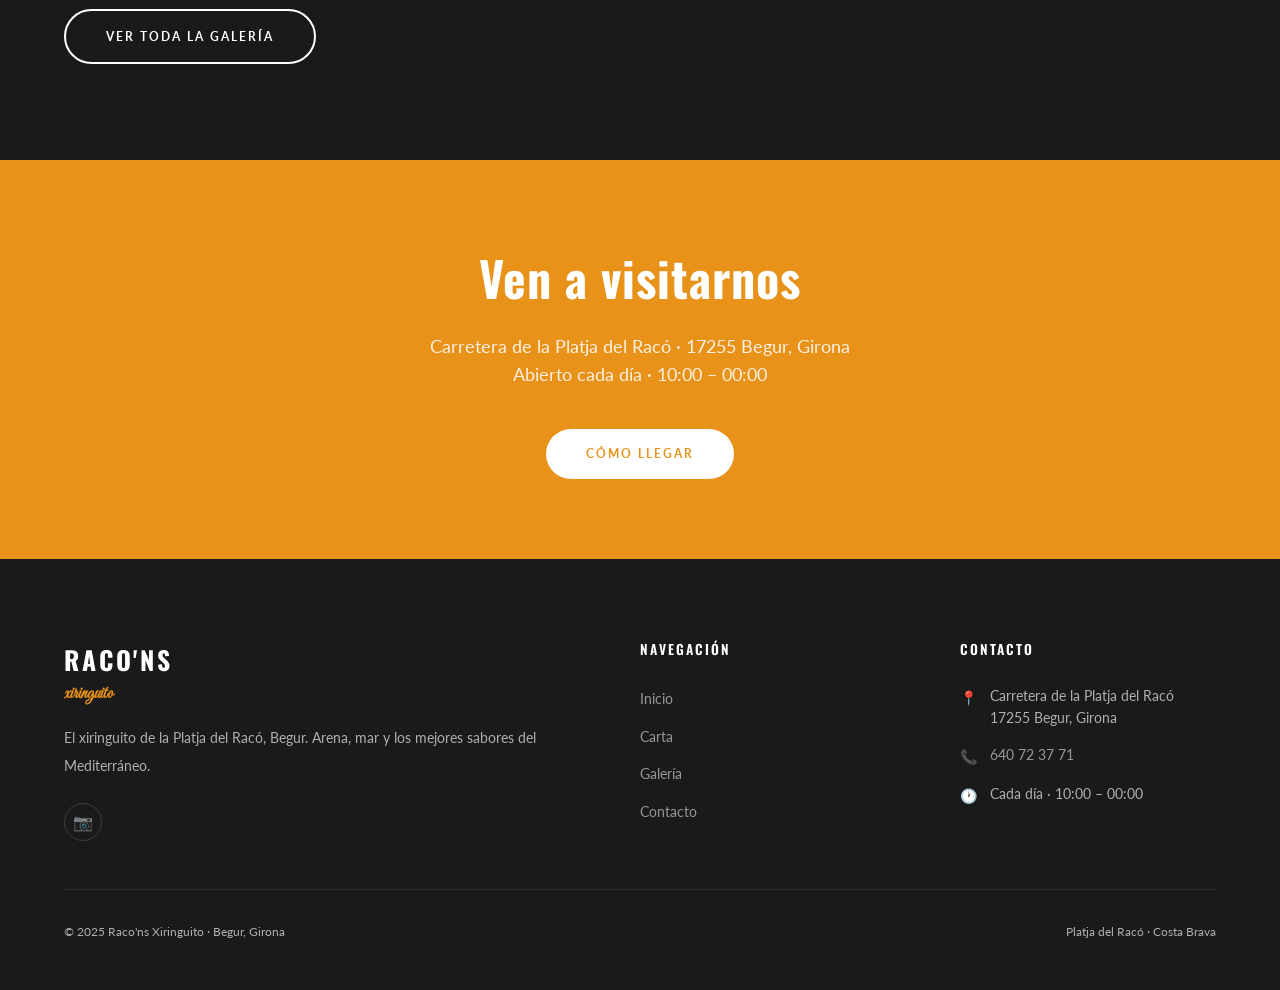
==== commit 186b69c5: "Add French language support Full FR translations for all pages and menu items. Added 🇫🇷 button to na" ====
--- a/index.html
+++ b/index.html
@@ -40,6 +40,7 @@
       <button class="lang-btn active" data-lang="es" title="Español">🇪🇸</button>
       <button class="lang-btn" data-lang="ca" title="Català"><span class="flag-ca"></span></button>
       <button class="lang-btn" data-lang="en" title="English">🇬🇧</button>
+      <button class="lang-btn" data-lang="fr" title="Français">🇫🇷</button>
     </div>
     <div class="hamburger" aria-label="Menú">
       <span></span><span></span><span></span>
--- a/assets/css/styles.css
+++ b/assets/css/styles.css
@@ -134,8 +134,8 @@
 /* Bandera Catalunya CSS (Senyera: 4 franjes vermelles sobre groc) */
 .flag-ca {
   display: inline-block;
-  width: 1.35em;
-  height: 0.9em;
+  width: 22px;
+  height: 15px;
   border-radius: 2px;
   vertical-align: middle;
   background: repeating-linear-gradient(
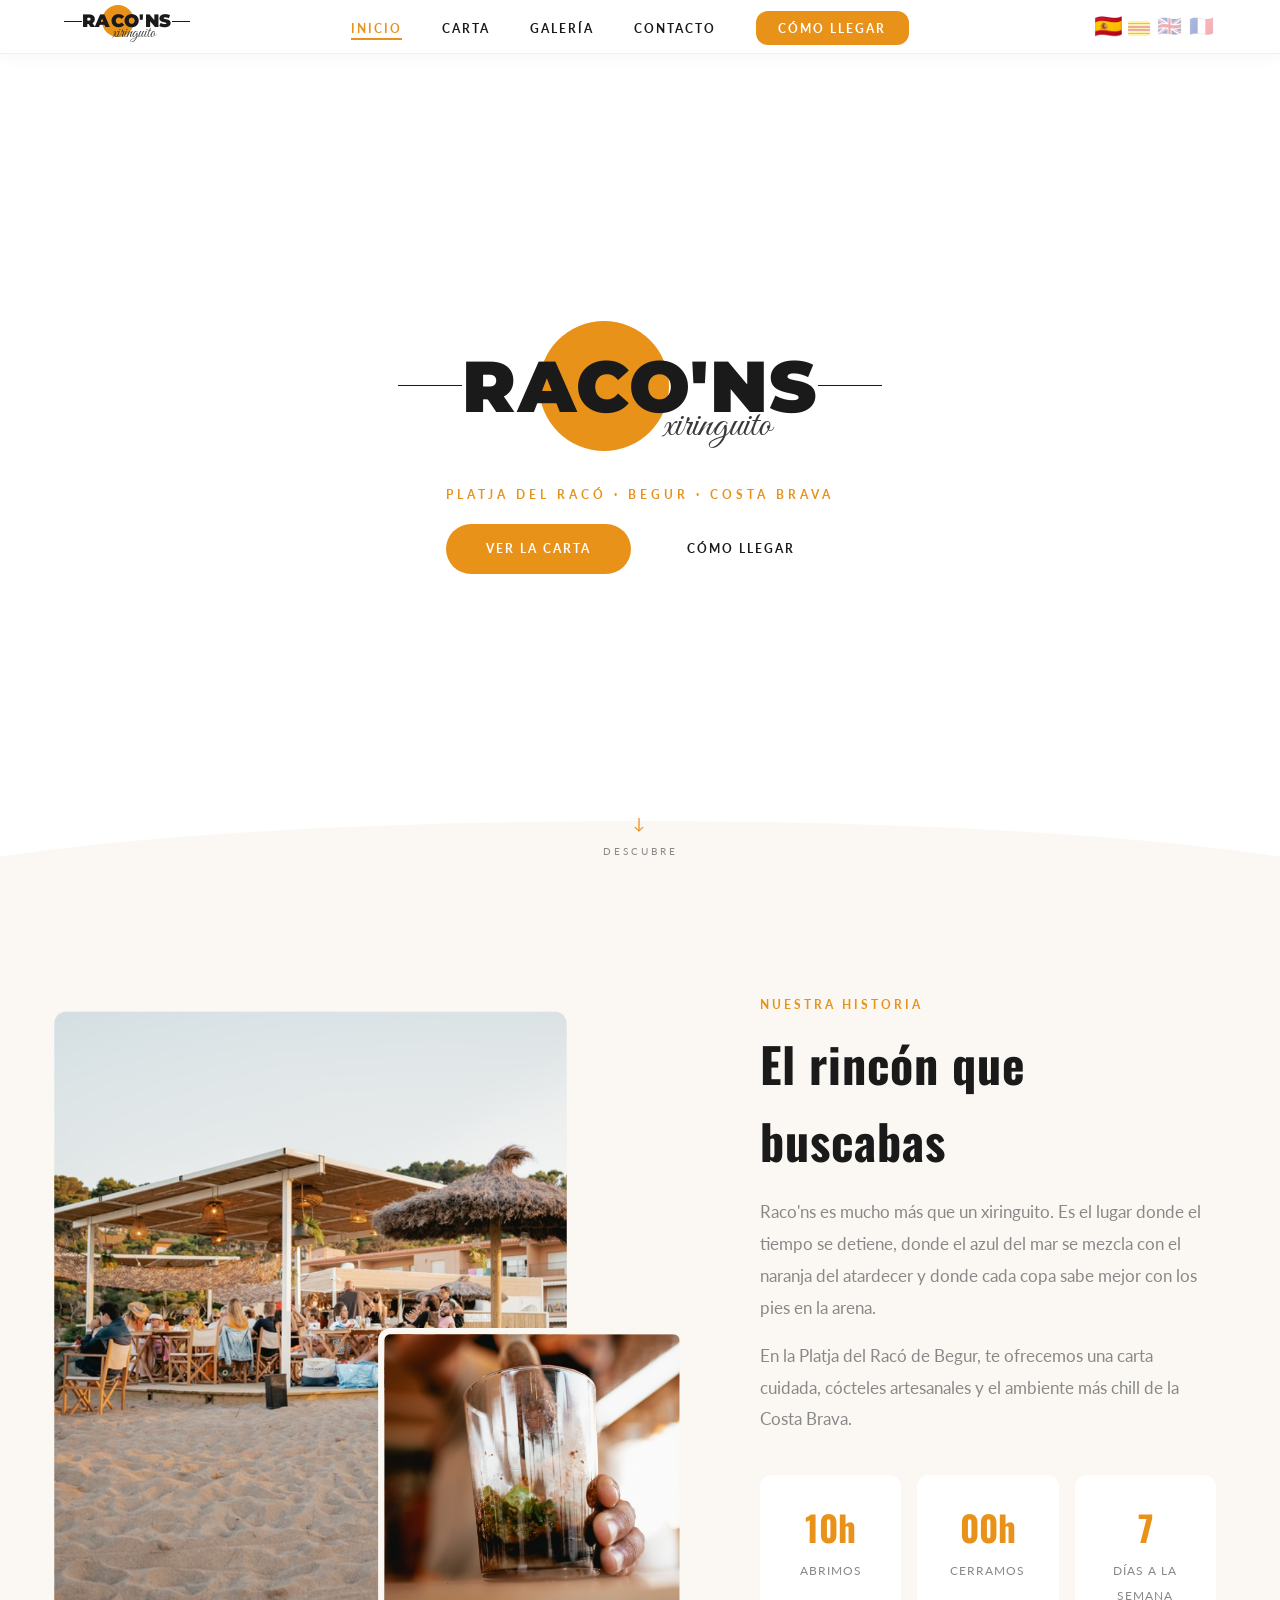
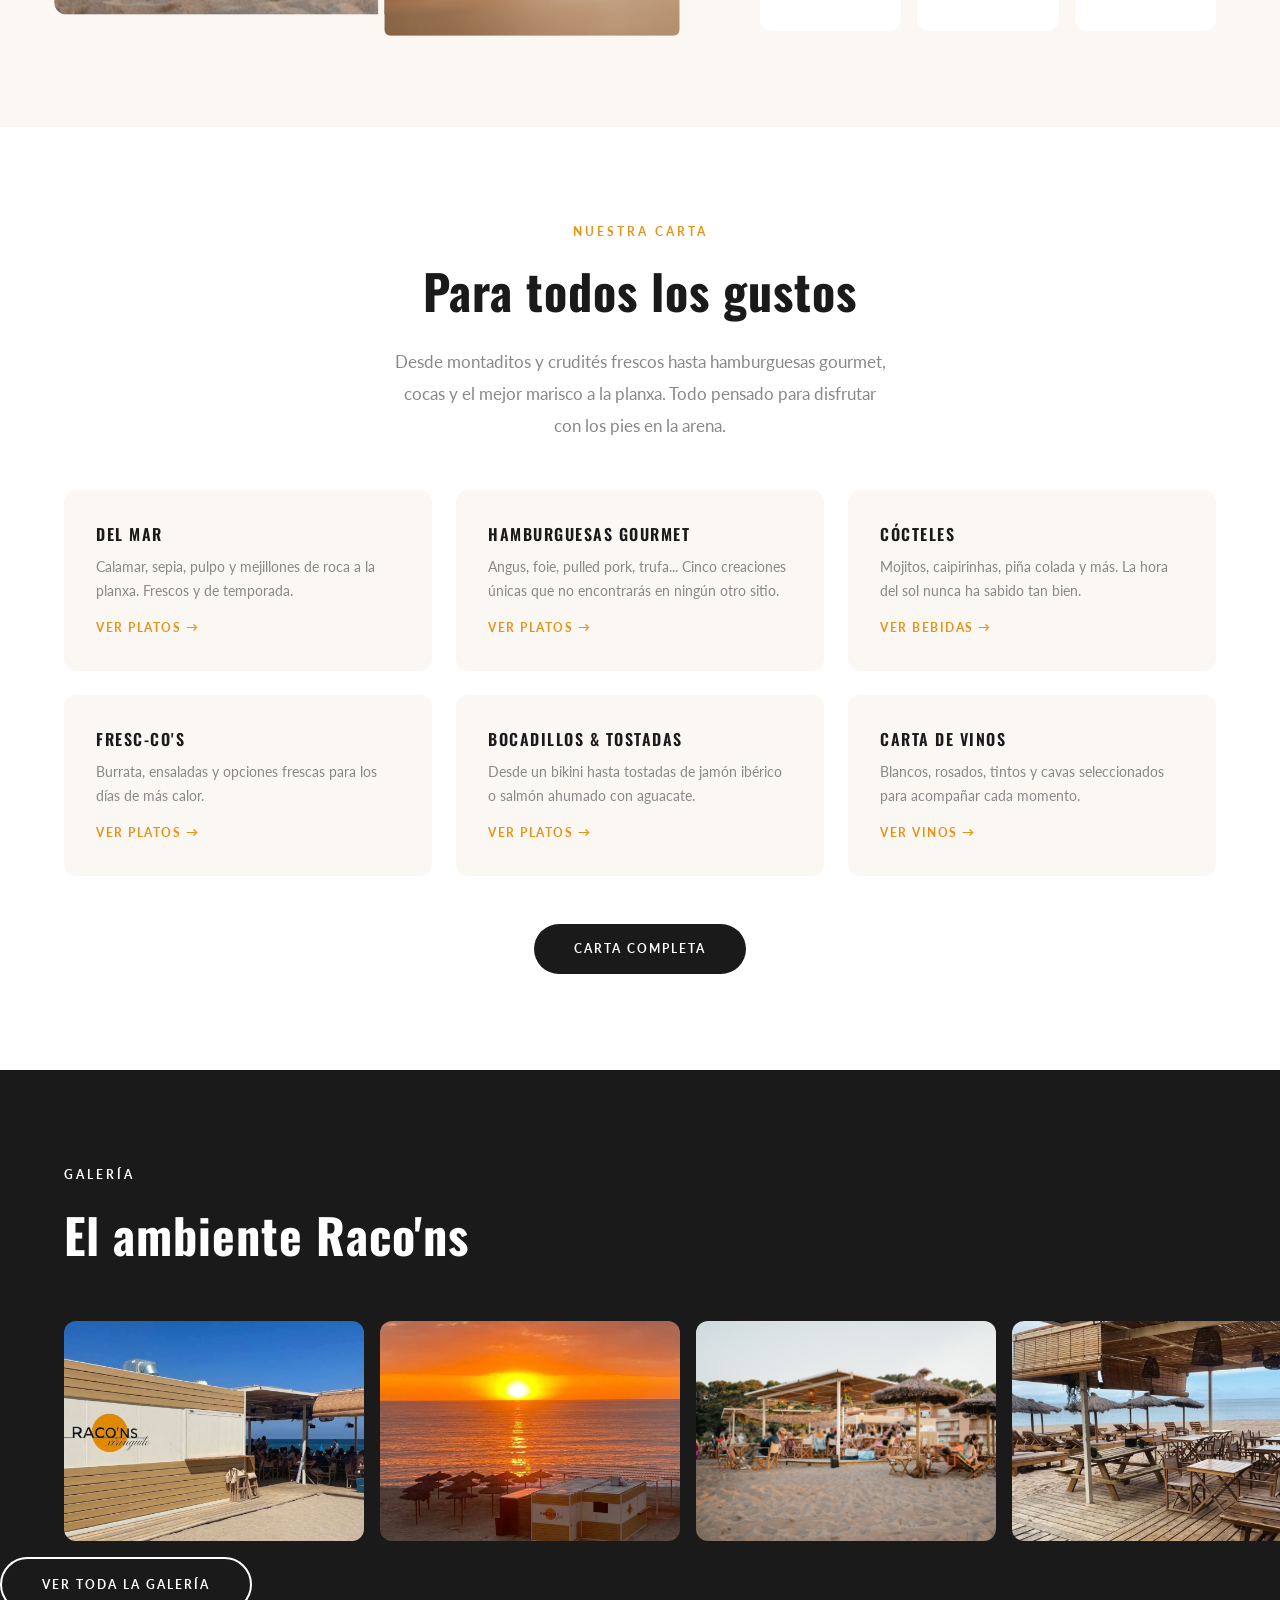
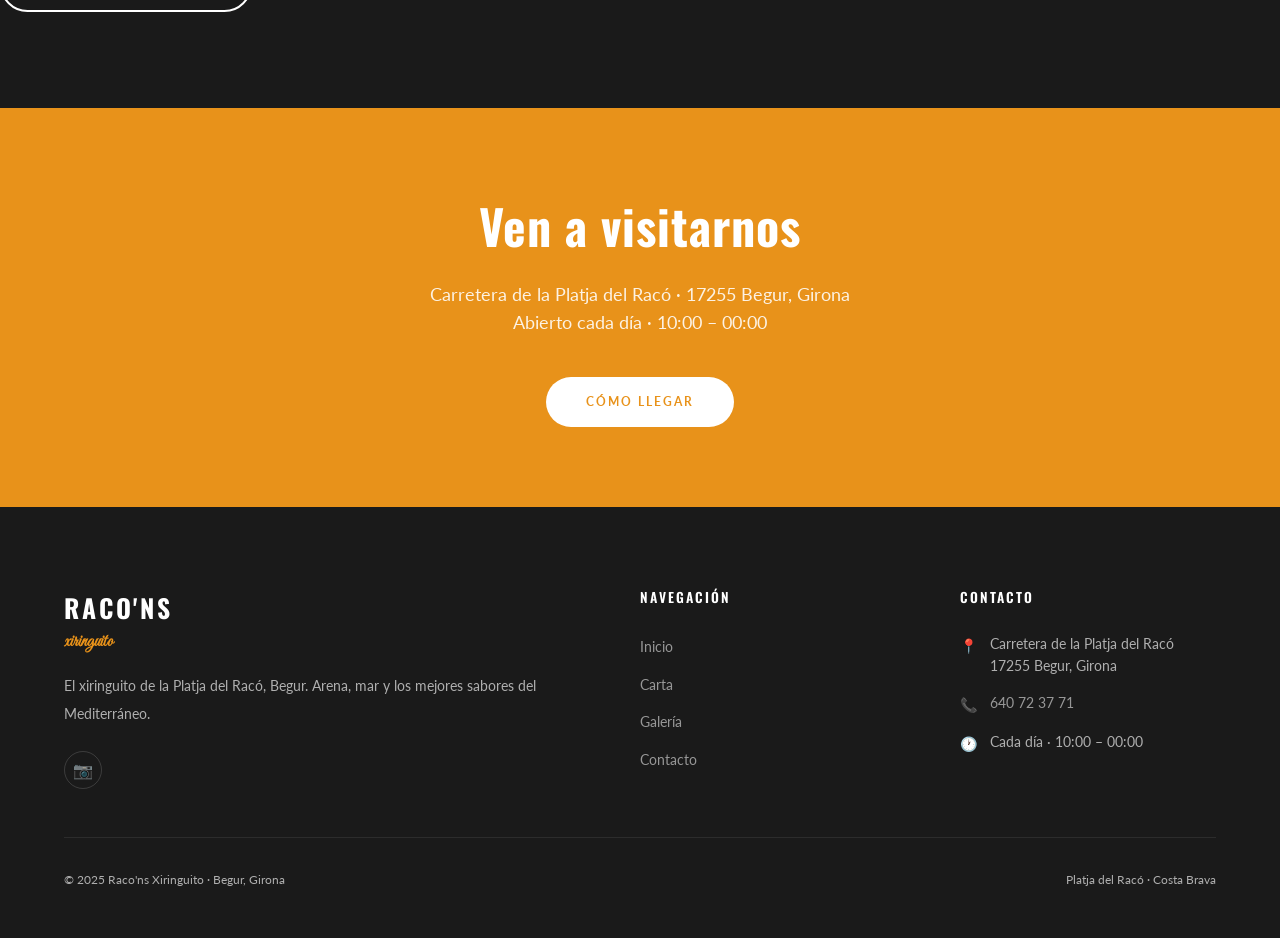
==== commit eb00baea: "Mobile fixes: remove hero desc, fix gallery carousel and info strip - Remove hero-desc paragraph fro" ====
--- a/index.html
+++ b/index.html
@@ -65,7 +65,6 @@
       </div>
     </div>
     <span class="hero-tag">Platja del Racó · Begur · Costa Brava</span>
-    <p class="hero-desc" data-i18n-html="hero_desc">Arena, mar y los mejores sabores del Mediterráneo.<br>Abierto cada día de 10h a 00h.</p>
     <div class="hero-btns">
       <a href="carta.html" class="btn btn-primary" data-i18n="hero_btn_carta">Ver la Carta</a>
       <a href="contacto.html" class="btn btn-outline-dark" data-i18n="hero_btn_llegar">Cómo llegar</a>
@@ -173,7 +172,7 @@
         <img src="assets/img/photo-3.png" alt="Nit a Raco'ns">
       </div>
     </div>
-    <div style="padding: 2rem 4rem 0;">
+    <div class="gallery-strip-cta">
       <a href="galeria.html" class="btn btn-outline" data-i18n="gallery_btn">Ver toda la galería</a>
     </div>
   </div>
--- a/assets/css/styles.css
+++ b/assets/css/styles.css
@@ -598,6 +598,7 @@
   background: var(--black);
   padding: 6rem 0;
   overflow: hidden;
+  max-width: 100vw;
 }
 
 .gallery-strip-header {
@@ -612,16 +613,19 @@
   display: flex;
   gap: 1rem;
   overflow-x: auto;
+  overflow-y: hidden;
   padding: 0 4rem 1rem;
   scrollbar-width: none;
   cursor: grab;
+  -webkit-overflow-scrolling: touch;
+  box-sizing: border-box;
 }
 .gallery-scroll:active { cursor: grabbing; }
 .gallery-scroll::-webkit-scrollbar { display: none; }
 
 .gallery-thumb {
-  flex: 0 0 340px;
-  height: 240px;
+  flex: 0 0 300px;
+  height: 220px;
   overflow: hidden;
   border-radius: 12px;
 }
@@ -647,6 +651,40 @@
 }
 
 .gallery-thumb:hover img { transform: scale(1.11); }
+
+/* ========================
+   INFO STRIP (contacto)
+======================== */
+.info-strip {
+  background: var(--cream);
+  padding: 3.5rem 4rem;
+}
+.info-strip-grid {
+  display: grid;
+  grid-template-columns: repeat(3, 1fr);
+  gap: 2rem;
+  max-width: 900px;
+  margin: 0 auto;
+  text-align: center;
+}
+.info-strip-item {
+  padding: 1.5rem 1rem;
+  border-left: 2px solid var(--orange);
+  text-align: left;
+}
+.info-strip-title {
+  font-family: 'Oswald', sans-serif;
+  letter-spacing: 1px;
+  font-size: 1rem;
+  margin-bottom: 0.5rem;
+  color: var(--black);
+  text-transform: uppercase;
+}
+.info-strip-desc {
+  font-size: 0.9rem;
+  color: var(--gray);
+  line-height: 1.7;
+}
 
 /* ========================
    CTA BANNER
@@ -1114,6 +1152,8 @@
   .carta-tabs-inner { padding: 0 1.5rem; }
   .gallery-strip-header { padding: 0 2rem; }
   .gallery-scroll { padding: 0 2rem 1rem; }
+  .gallery-strip-cta { padding: 2rem 4rem 0; }
+  .info-strip { padding: 3rem 2rem; }
 }
 
 @media (max-width: 768px) {
@@ -1173,4 +1213,17 @@
 
   /* Contacto móvil */
   .contacto-info-panel { padding: 3rem 1.5rem; }
-}
+
+  /* Info strip móvil */
+  .info-strip { padding: 2.5rem 1.5rem; }
+  .info-strip-grid { grid-template-columns: 1fr; gap: 0; }
+  .info-strip-item { border-left: none; border-bottom: 1px solid rgba(0,0,0,0.08); padding: 1.25rem 0; }
+  .info-strip-item:last-child { border-bottom: none; }
+
+  /* Carrusel fotos móvil */
+  .gallery-strip { padding: 3.5rem 0; }
+  .gallery-strip-header { padding: 0 1.5rem; margin-bottom: 1.5rem; }
+  .gallery-scroll { padding: 0 1.5rem 1rem; gap: 0.75rem; }
+  .gallery-thumb { flex: 0 0 220px; height: 160px; }
+  .gallery-strip-cta { padding: 1.5rem 1.5rem 0; }
+}
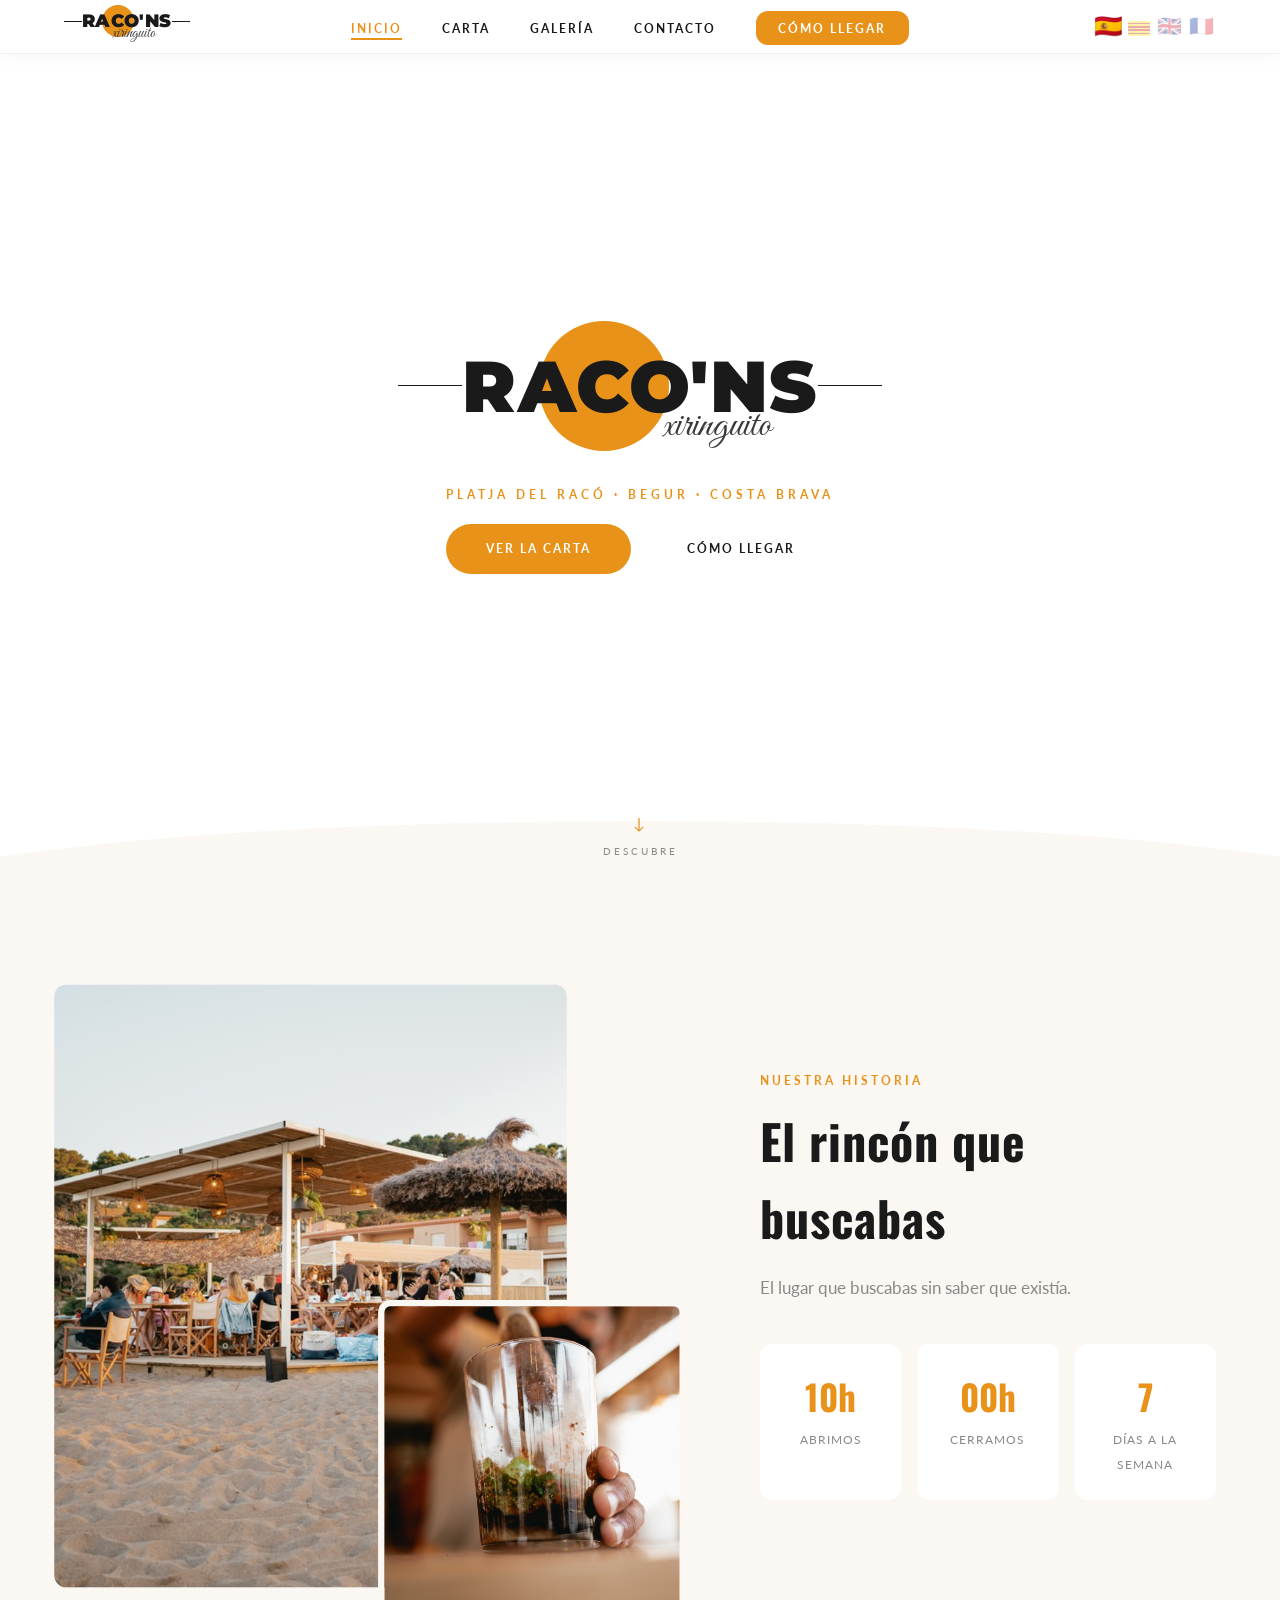
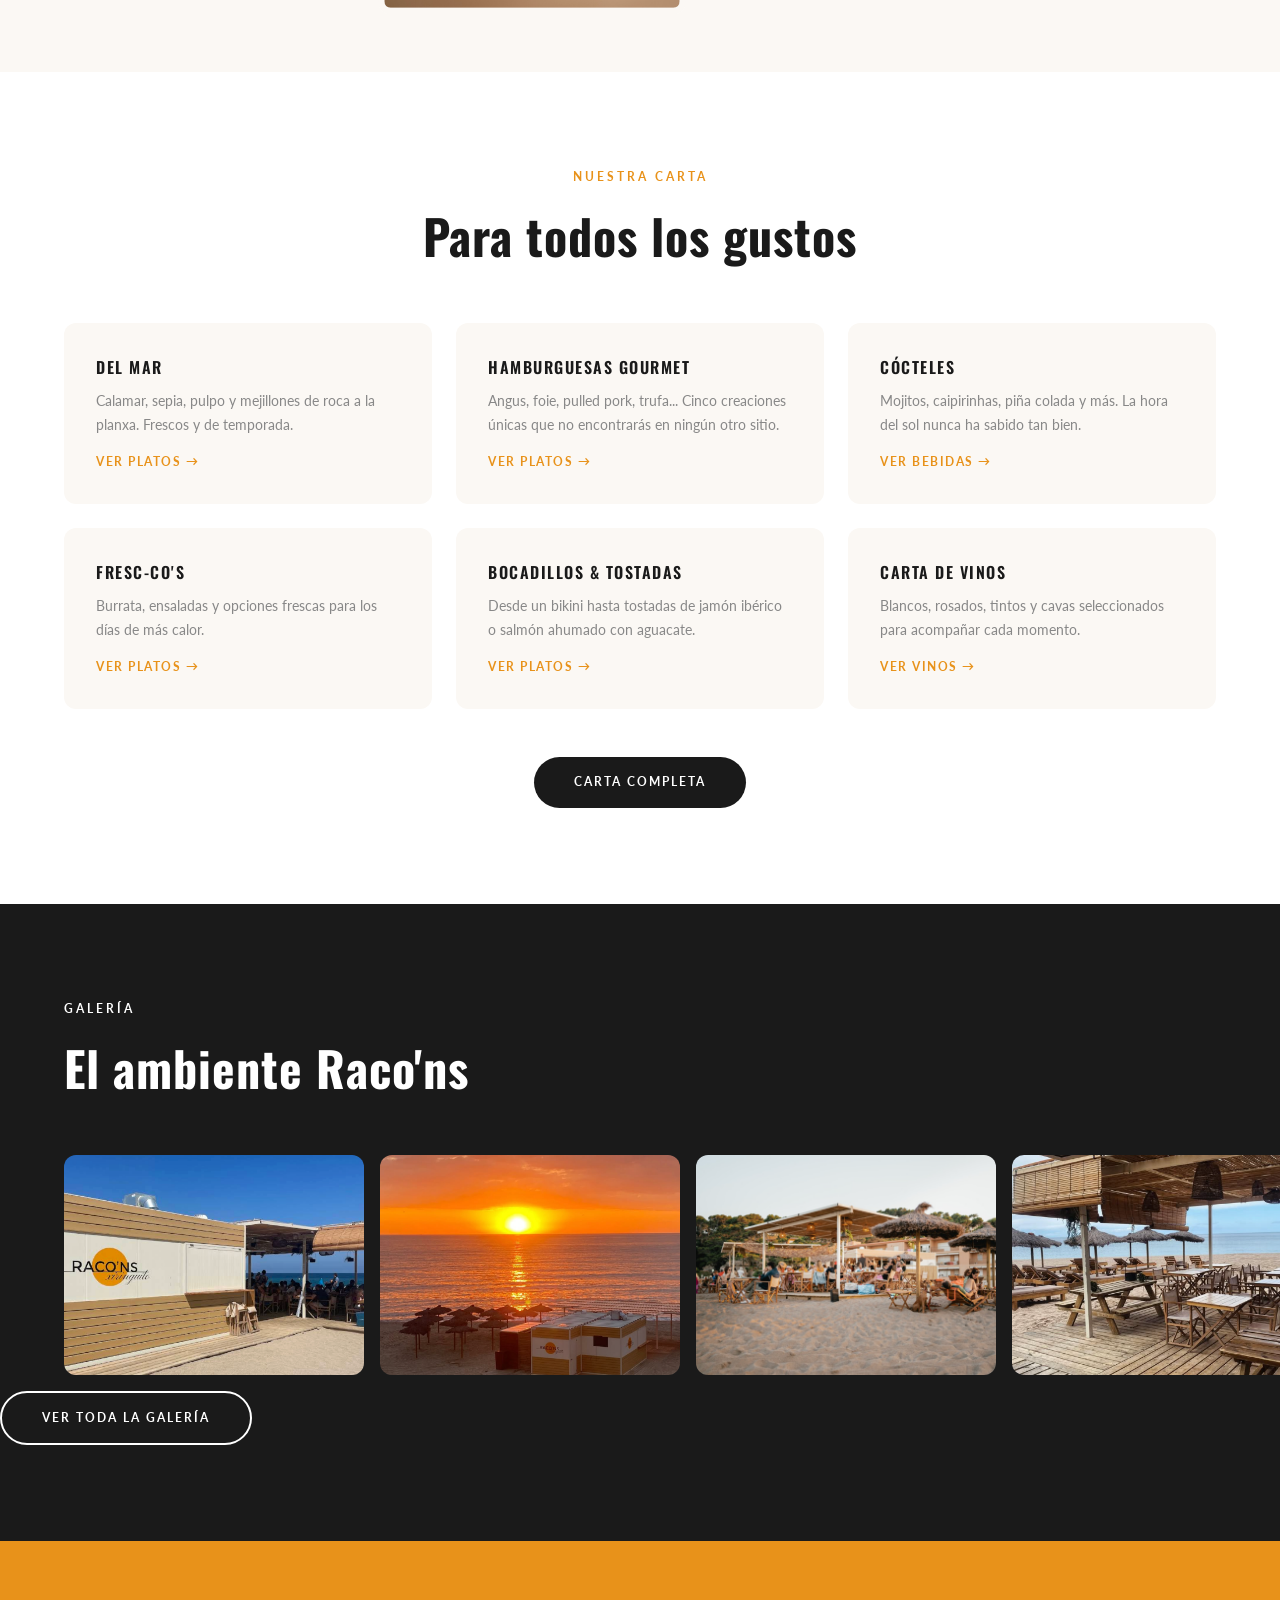
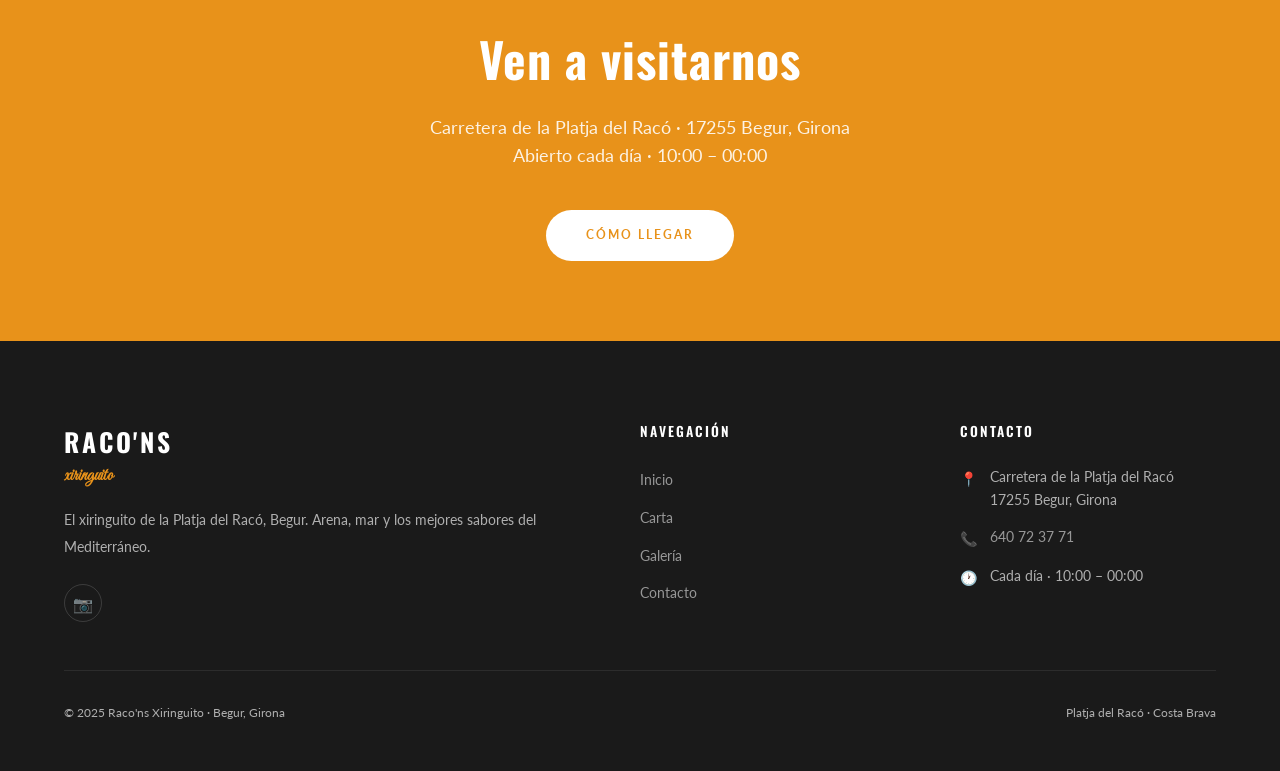
==== commit 045d7efe: "Visual mobile nav + shorter homepage copy - Mobile nav: full-screen dark overlay, centered large lin" ====
--- a/index.html
+++ b/index.html
@@ -82,10 +82,7 @@
       <span class="section-tag fade-in" data-i18n="about_tag">Nuestra historia</span>
       <h2 class="section-title fade-in delay-1" data-i18n-html="about_title">El rincón que<br>buscabas</h2>
       <p class="section-desc fade-in delay-2" data-i18n="about_desc1">
-        Raco'ns es mucho más que un xiringuito. Es el lugar donde el tiempo se detiene, donde el azul del mar se mezcla con el naranja del atardecer y donde cada copa sabe mejor con los pies en la arena.
-      </p>
-      <p class="section-desc fade-in delay-3" style="margin-top: 1rem;" data-i18n="about_desc2">
-        En la Platja del Racó de Begur, te ofrecemos una carta cuidada, cócteles artesanales y el ambiente más chill de la Costa Brava.
+        El lugar que buscabas sin saber que existía.
       </p>
       <div class="about-stats fade-in">
         <div class="stat">
@@ -108,7 +105,6 @@
   <section class="menu-preview">
     <span class="section-tag fade-in" data-i18n="menu_tag">Nuestra carta</span>
     <h2 class="section-title fade-in delay-1" data-i18n="menu_title">Para todos los gustos</h2>
-    <p class="section-desc fade-in delay-2" data-i18n="menu_desc">Desde montaditos y crudités frescos hasta hamburguesas gourmet, cocas y el mejor marisco a la planxa. Todo pensado para disfrutar con los pies en la arena.</p>
     <div class="menu-grid">
       <div class="menu-card fade-in">
         <h3 class="menu-card-title" data-i18n="menu_delmar_title">Del Mar</h3>
--- a/assets/css/styles.css
+++ b/assets/css/styles.css
@@ -1161,20 +1161,43 @@
 
   .nav-links {
     position: fixed;
-    top: 0; right: -100%;
-    width: 280px; height: 100vh;
-    background: var(--white);
+    inset: 0;
+    width: 100%; height: 100%;
+    background: var(--black);
     flex-direction: column;
-    padding: 6rem 2rem 2rem;
+    align-items: center;
+    justify-content: center;
     gap: 0;
-    transition: right 0.3s ease;
-    box-shadow: -5px 0 30px rgba(0,0,0,0.12);
+    padding: 5rem 2rem 3rem;
+    top: -100%; right: 0;
+    transition: top 0.4s cubic-bezier(.4,0,.2,1);
+    z-index: 999;
   }
-
-  .nav-links.open { right: 0; }
-  .nav-links li { border-bottom: 1px solid var(--light-gray); }
-  .nav-links a { display: block; padding: 1rem 0; font-size: 0.95rem; }
-  .hamburger { display: flex; }
+  .nav-links.open { top: 0; }
+  .nav-links li {
+    border-bottom: 1px solid rgba(255,255,255,0.07);
+    width: 100%;
+    text-align: center;
+  }
+  .nav-links li:last-child { border-bottom: none; margin-top: 1.5rem; }
+  .nav-links a {
+    display: block;
+    padding: 1.1rem 0;
+    font-size: 1.15rem;
+    letter-spacing: 3px;
+    color: rgba(255,255,255,0.75);
+  }
+  .nav-links a:hover,
+  .nav-links a.active { color: var(--orange); }
+  .nav-links a::after { display: none; }
+  .nav-cta {
+    background: var(--orange) !important;
+    color: var(--white) !important;
+    border-radius: 10px;
+    padding: 0.75rem 2rem !important;
+  }
+  .hamburger { display: flex; z-index: 1001; }
+  .hamburger.active span { background: var(--white); }
 
   /* Nav logo más pequeño en móvil */
   .logo-mark-sm .lm-name  { font-size: 0.95rem; }
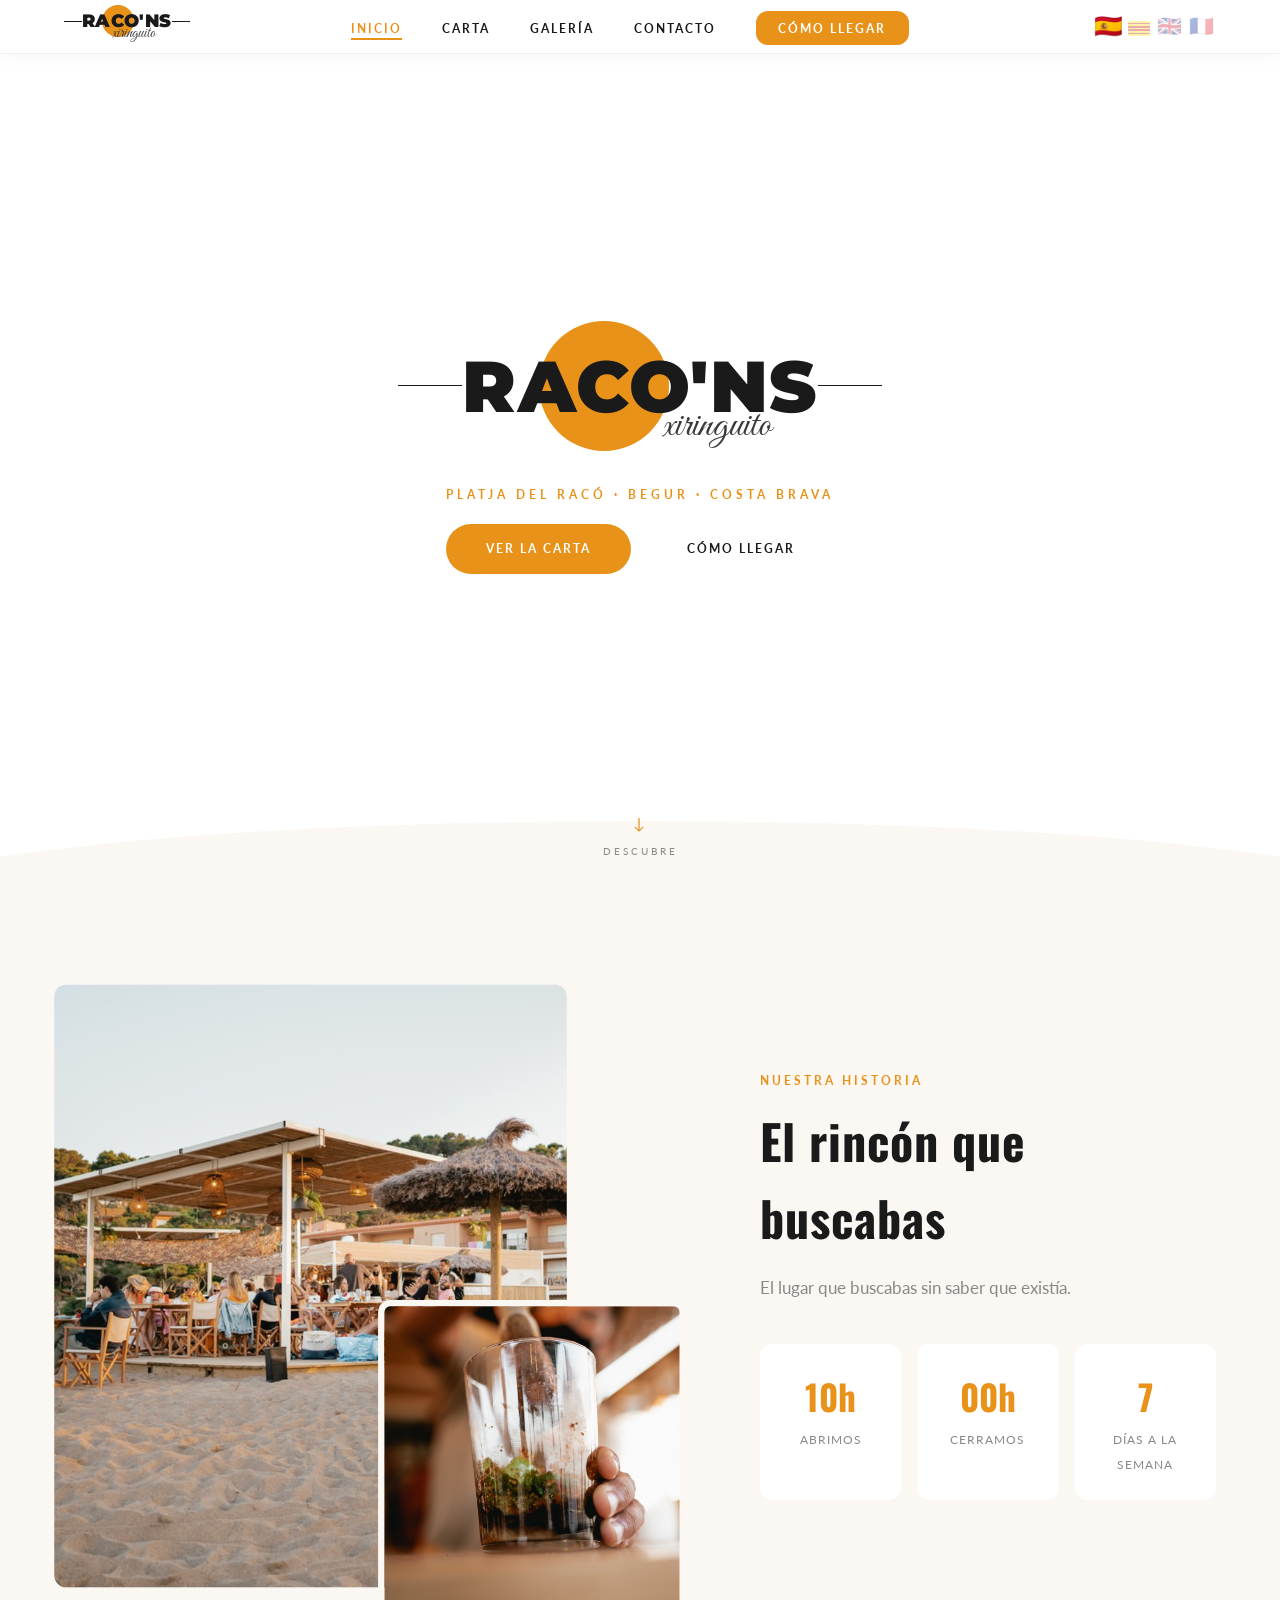
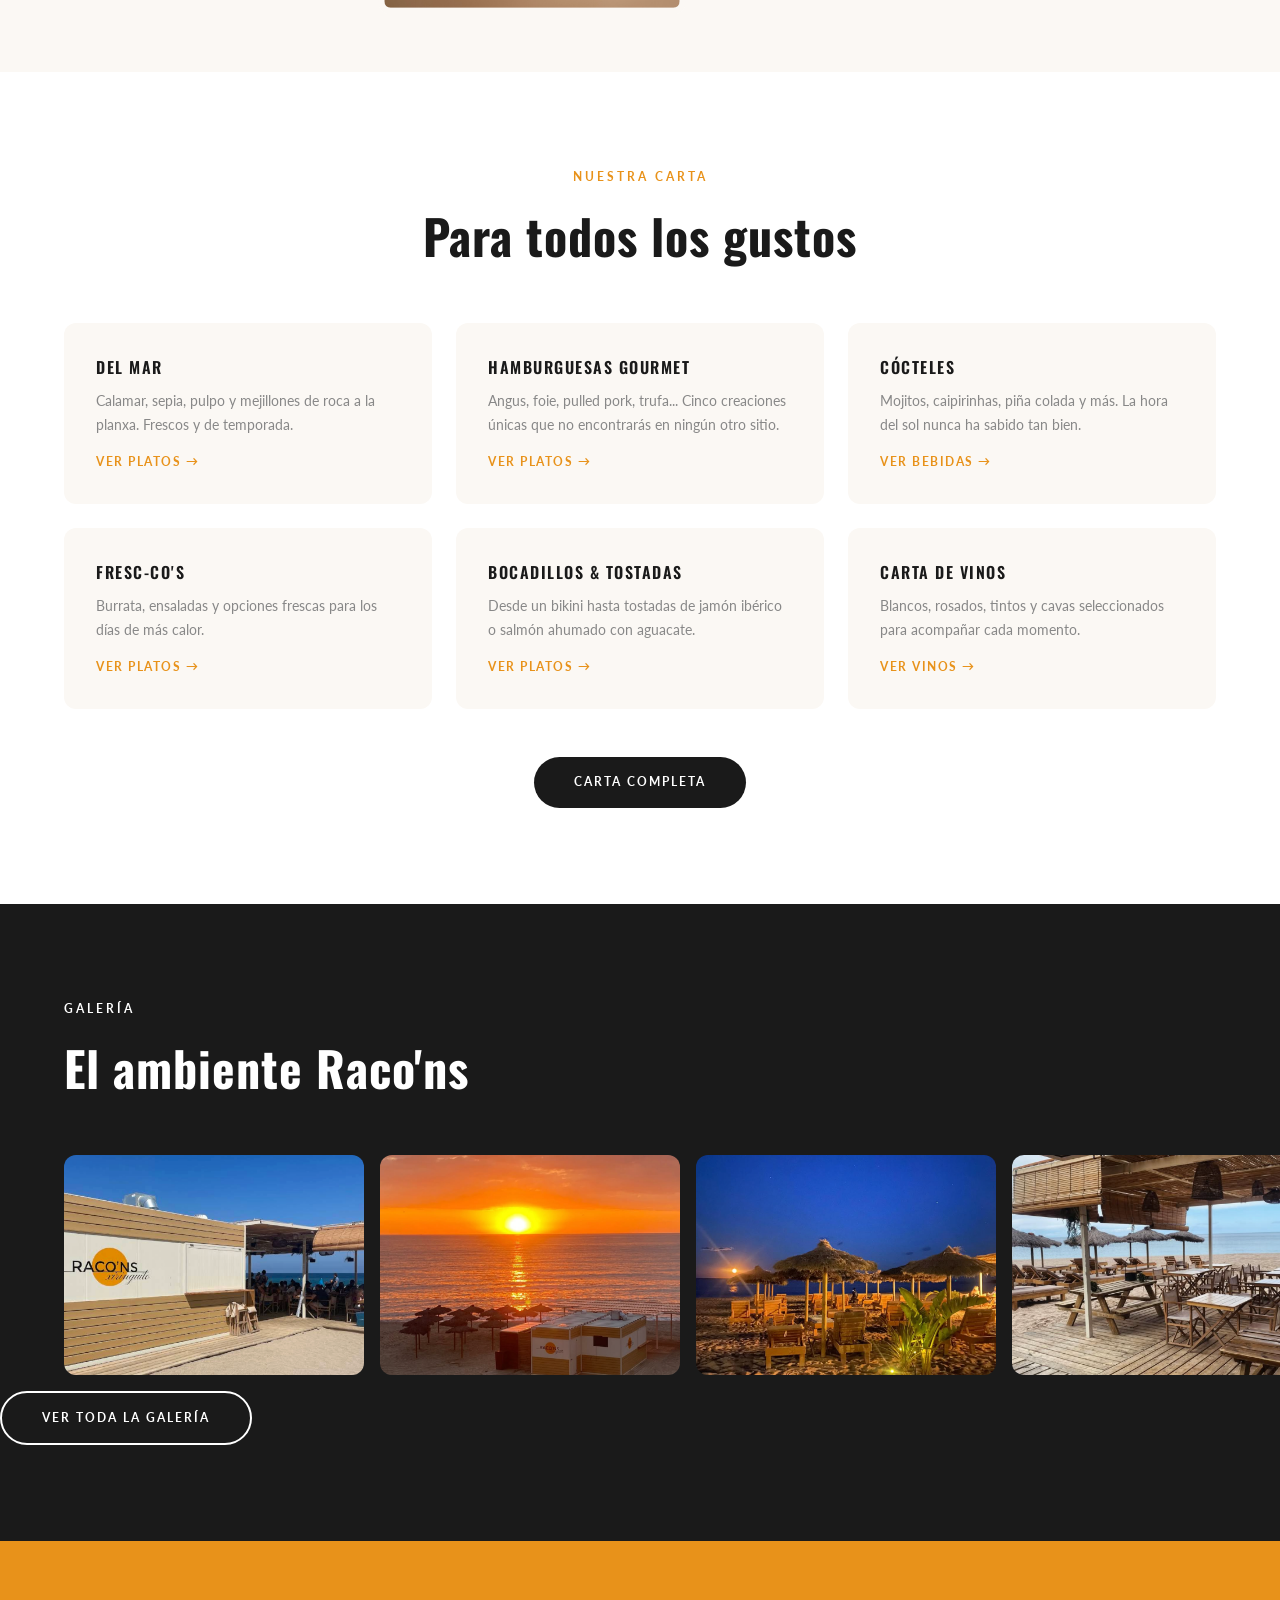
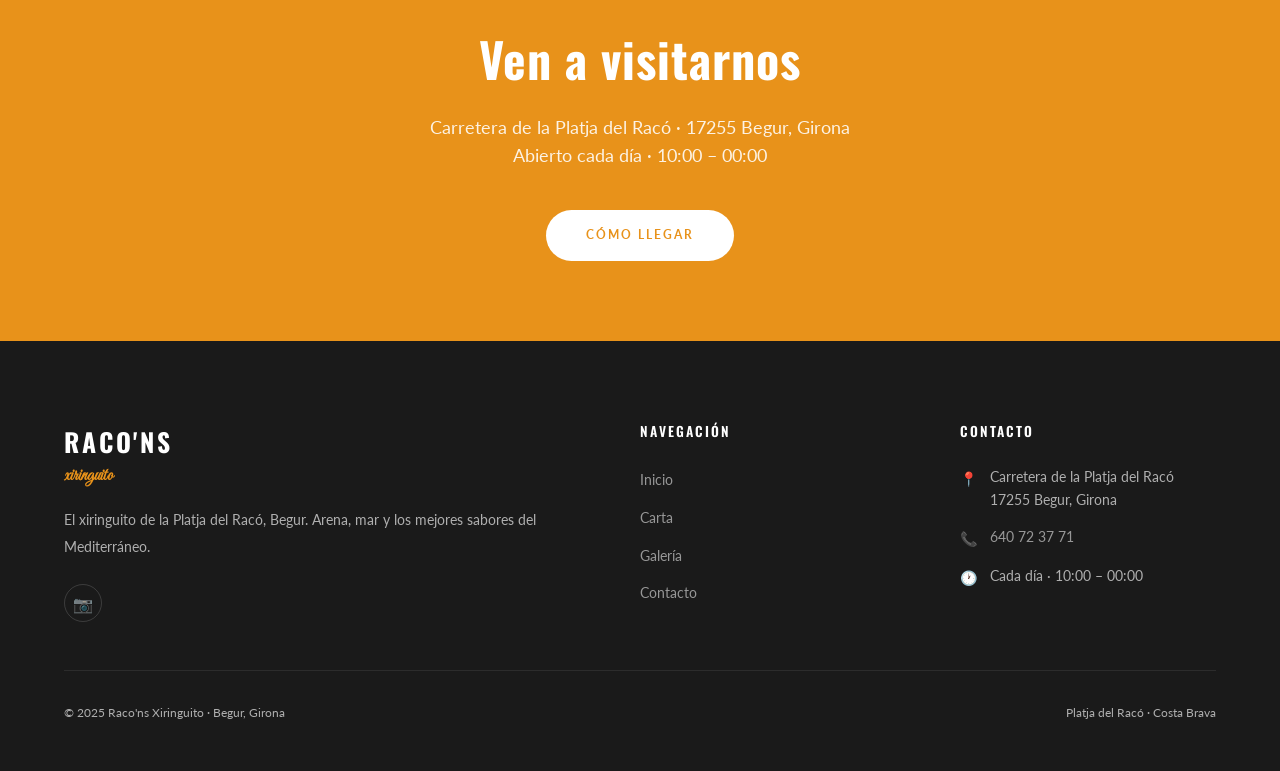
==== commit bcf2d3cc: "Mobile nav as full-width horizontal tab bar + fix duplicate photo - Replace hamburger overlay with s" ====
--- a/index.html
+++ b/index.html
@@ -156,7 +156,7 @@
         <img src="assets/img/photo-4.png" alt="Raco'ns amanecer">
       </div>
       <div class="gallery-thumb">
-        <img src="assets/img/photo-11.png" alt="Ambient platja">
+        <img src="assets/img/photo-6.png" alt="Nit de lluna">
       </div>
       <div class="gallery-thumb">
         <img src="assets/img/photo-8.png" alt="Terrassa Raco'ns">
--- a/assets/css/styles.css
+++ b/assets/css/styles.css
@@ -1159,45 +1159,65 @@
 @media (max-width: 768px) {
   nav { padding: 1rem 1.5rem; }
 
+  nav {
+    flex-wrap: wrap;
+    padding: 0.6rem 1.25rem 0;
+    gap: 0;
+  }
+  .nav-logo { order: 1; padding-bottom: 0.5rem; }
+  .lang-switcher { order: 2; margin-left: auto; padding-bottom: 0.5rem; }
+  .hamburger { display: none; }
+
   .nav-links {
-    position: fixed;
-    inset: 0;
-    width: 100%; height: 100%;
-    background: var(--black);
-    flex-direction: column;
+    position: static;
+    order: 3;
+    width: calc(100% + 2.5rem);
+    margin: 0 -1.25rem;
+    flex-direction: row;
+    justify-content: stretch;
+    align-items: stretch;
+    gap: 0;
+    padding: 0;
+    height: auto;
+    background: transparent;
+    box-shadow: none;
+    border-top: 1px solid rgba(0,0,0,0.06);
+    overflow-x: auto;
+    scrollbar-width: none;
+    -webkit-overflow-scrolling: touch;
+    top: auto; right: auto;
+    transform: none;
+    transition: none;
+  }
+  .nav-links::-webkit-scrollbar { display: none; }
+  .nav-links li {
+    flex: 1 0 auto;
+    border-bottom: none;
+    border-right: 1px solid rgba(0,0,0,0.05);
+    text-align: center;
+    width: auto;
+  }
+  .nav-links li:last-child { border-right: none; }
+  .nav-links a {
+    display: flex;
     align-items: center;
     justify-content: center;
-    gap: 0;
-    padding: 5rem 2rem 3rem;
-    top: -100%; right: 0;
-    transition: top 0.4s cubic-bezier(.4,0,.2,1);
-    z-index: 999;
+    padding: 0.65rem 0.75rem;
+    font-size: 0.62rem;
+    letter-spacing: 1.2px;
+    color: var(--black);
+    white-space: nowrap;
   }
-  .nav-links.open { top: 0; }
-  .nav-links li {
-    border-bottom: 1px solid rgba(255,255,255,0.07);
-    width: 100%;
-    text-align: center;
-  }
-  .nav-links li:last-child { border-bottom: none; margin-top: 1.5rem; }
-  .nav-links a {
-    display: block;
-    padding: 1.1rem 0;
-    font-size: 1.15rem;
-    letter-spacing: 3px;
-    color: rgba(255,255,255,0.75);
-  }
-  .nav-links a:hover,
-  .nav-links a.active { color: var(--orange); }
   .nav-links a::after { display: none; }
+  .nav-links a.active,
+  .nav-links a:hover { color: var(--orange); }
   .nav-cta {
     background: var(--orange) !important;
     color: var(--white) !important;
-    border-radius: 10px;
-    padding: 0.75rem 2rem !important;
+    border-radius: 0 !important;
+    padding: 0.65rem 0.75rem !important;
   }
-  .hamburger { display: flex; z-index: 1001; }
-  .hamburger.active span { background: var(--white); }
+  .nav-cta:hover { background: var(--orange-dark) !important; }
 
   /* Nav logo más pequeño en móvil */
   .logo-mark-sm .lm-name  { font-size: 0.95rem; }
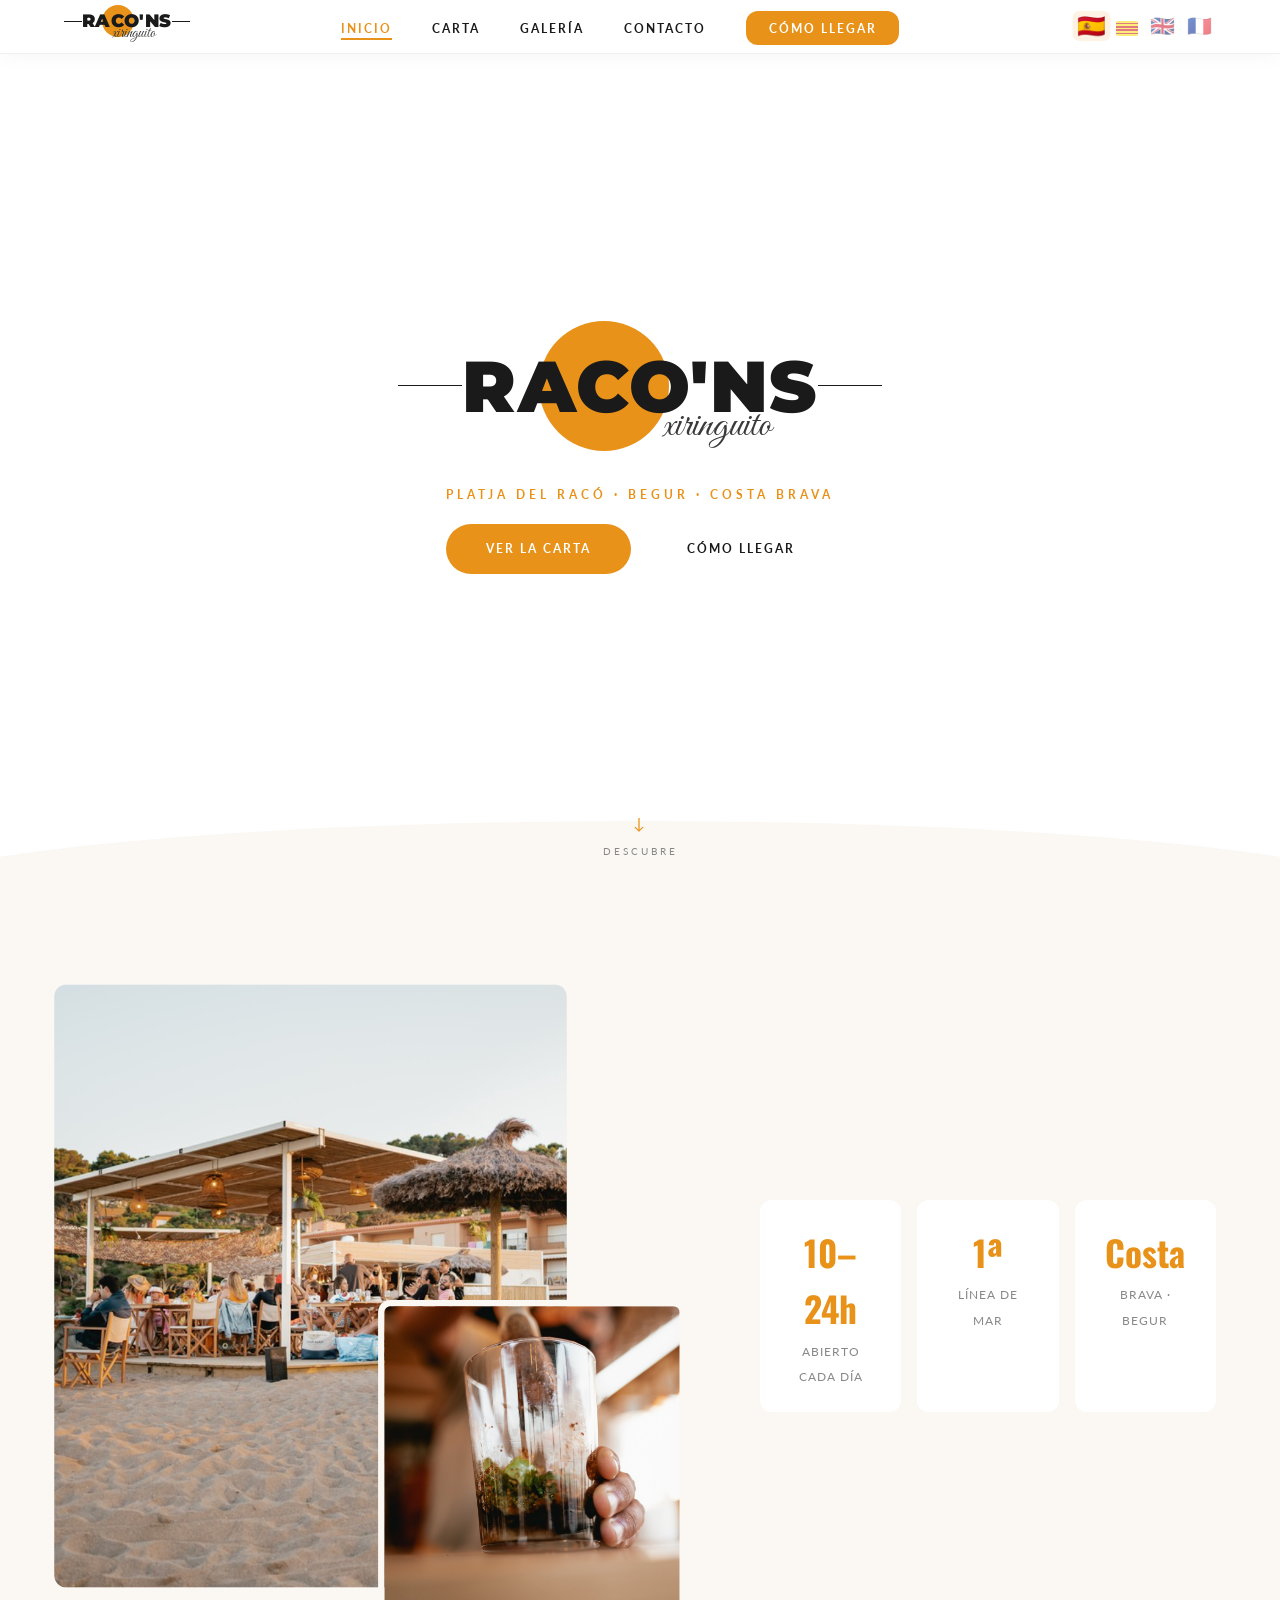
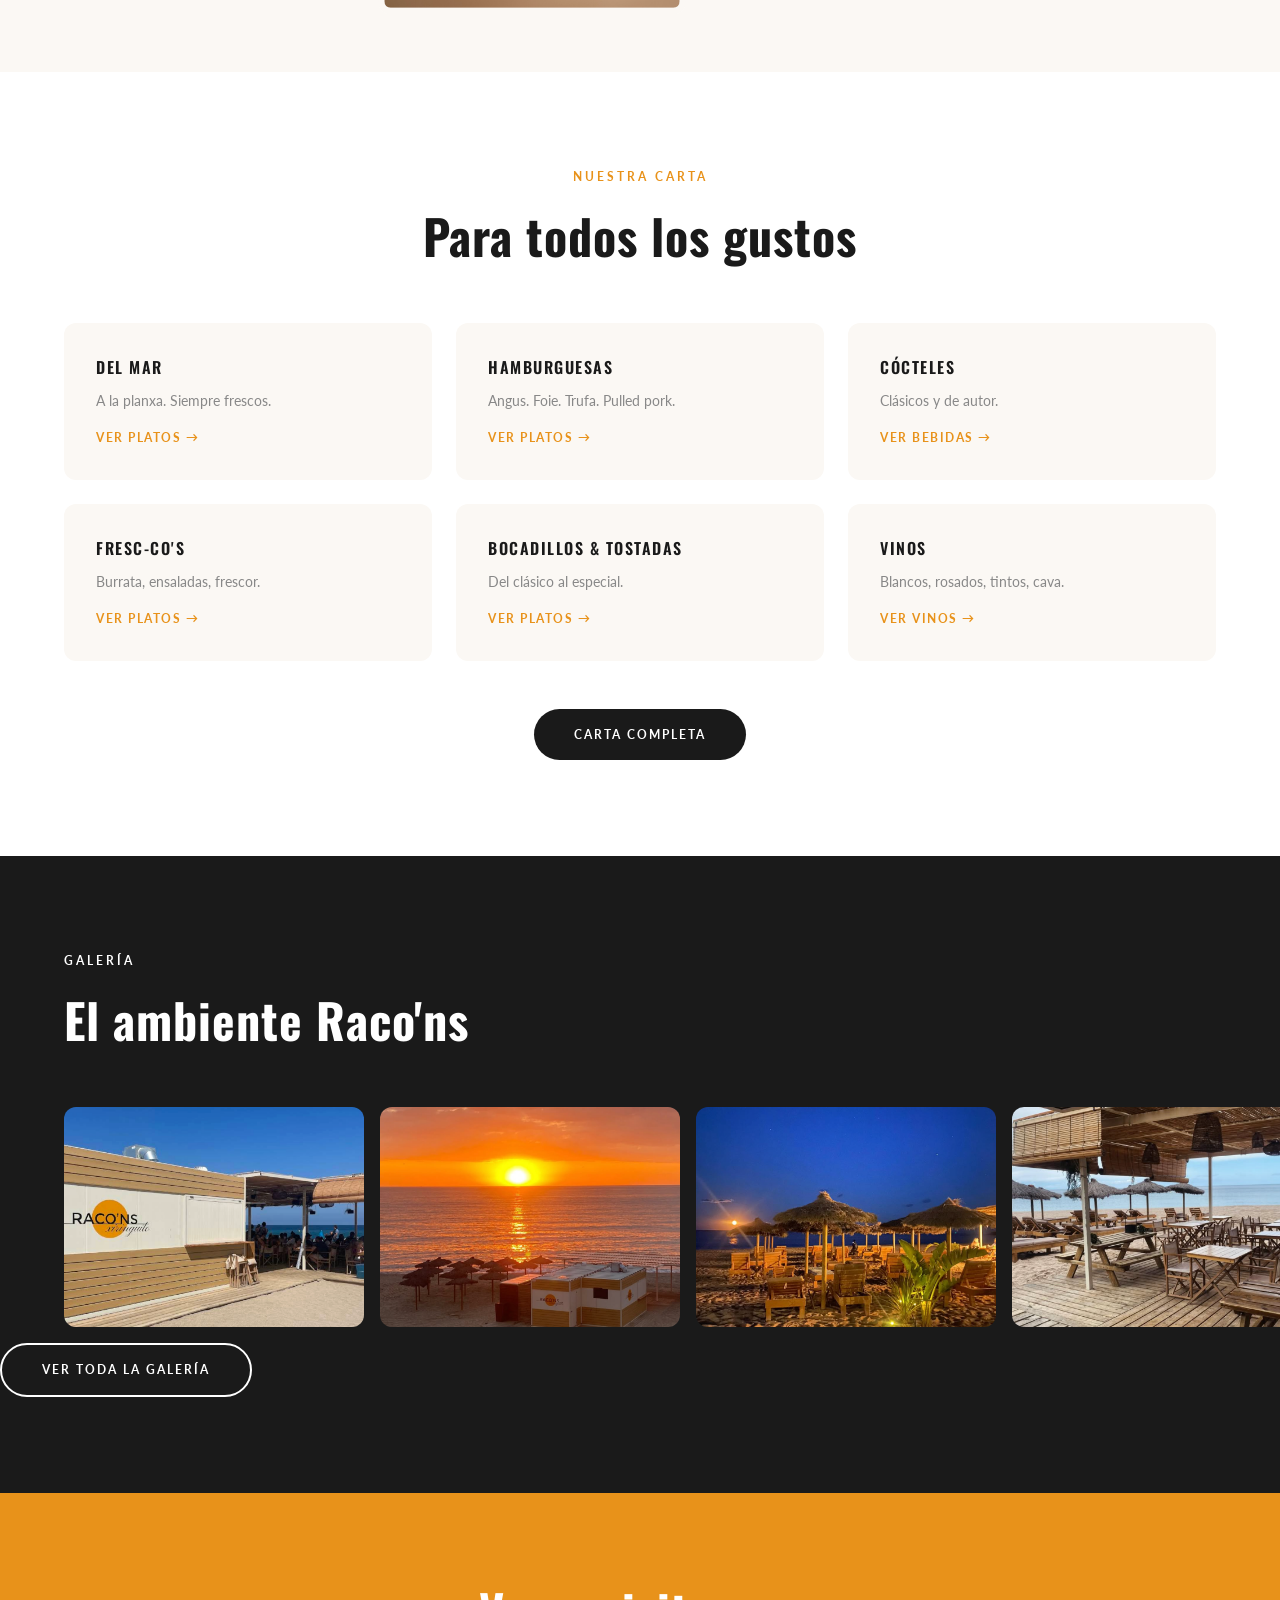
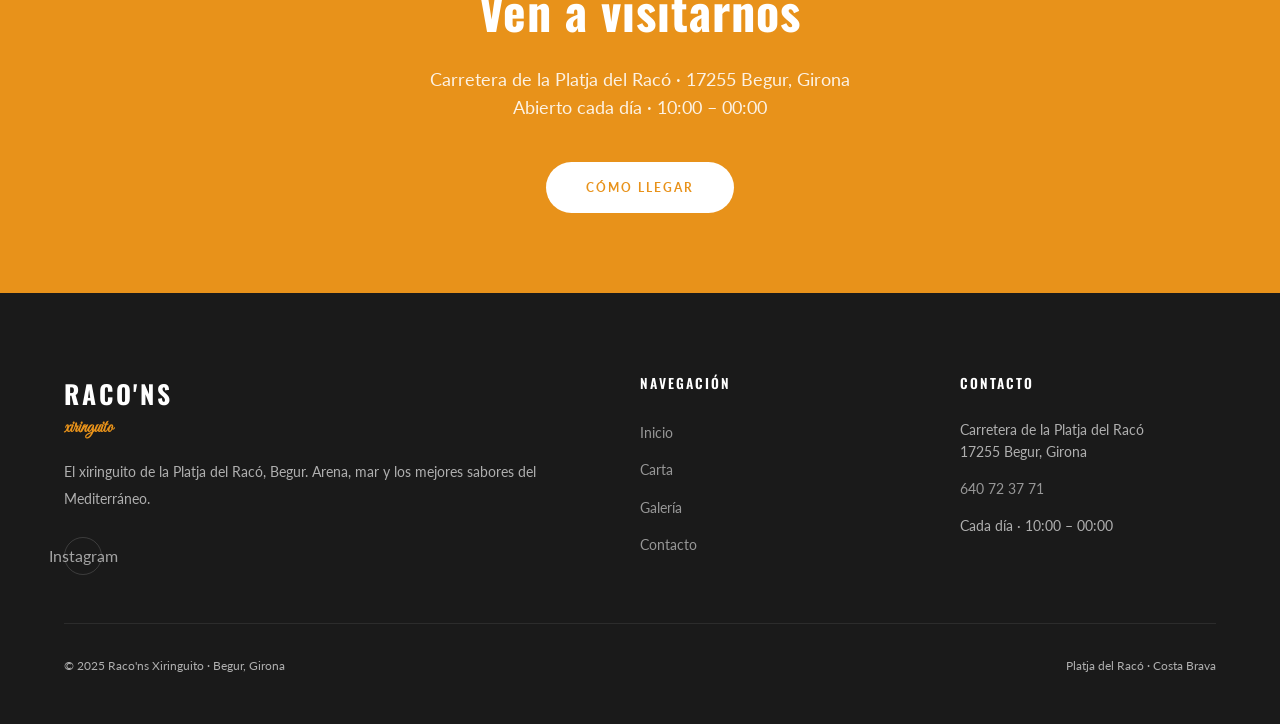
==== commit 722c3ae7: "Fix FR syntax errors, remove emojis, redesign about stats - Fix 3 French apostrophe syntax errors th" ====
--- a/index.html
+++ b/index.html
@@ -79,23 +79,18 @@
       <img src="assets/img/photo-10.png" alt="Còctels Raco'ns" class="about-img-accent">
     </div>
     <div class="about-text">
-      <span class="section-tag fade-in" data-i18n="about_tag">Nuestra historia</span>
-      <h2 class="section-title fade-in delay-1" data-i18n-html="about_title">El rincón que<br>buscabas</h2>
-      <p class="section-desc fade-in delay-2" data-i18n="about_desc1">
-        El lugar que buscabas sin saber que existía.
-      </p>
       <div class="about-stats fade-in">
         <div class="stat">
-          <span class="stat-num">10h</span>
-          <span class="stat-label" data-i18n="about_stat_open">Abrimos</span>
+          <span class="stat-num">10–24h</span>
+          <span class="stat-label" data-i18n="about_stat_hours">Abierto cada día</span>
         </div>
         <div class="stat">
-          <span class="stat-num">00h</span>
-          <span class="stat-label" data-i18n="about_stat_close">Cerramos</span>
+          <span class="stat-num">1ª</span>
+          <span class="stat-label" data-i18n="about_stat_line">Línea de mar</span>
         </div>
         <div class="stat">
-          <span class="stat-num">7</span>
-          <span class="stat-label" data-i18n="about_stat_days">Días a la semana</span>
+          <span class="stat-num">Costa</span>
+          <span class="stat-label" data-i18n="about_stat_brava">Brava · Begur</span>
         </div>
       </div>
     </div>
@@ -188,7 +183,7 @@
         <span class="footer-logo-sub">xiringuito</span>
         <p class="footer-desc" data-i18n="footer_desc">El xiringuito de la Platja del Racó, Begur. Arena, mar y los mejores sabores del Mediterráneo.</p>
         <div class="footer-social">
-          <a href="https://www.instagram.com/raconsxiringuito/" target="_blank" rel="noopener" title="Instagram">&#128247;</a>
+          <a href="https://www.instagram.com/raconsxiringuito/" target="_blank" rel="noopener" title="Instagram">Instagram</a>
         </div>
       </div>
       <div>
@@ -204,15 +199,15 @@
         <p class="footer-heading" data-i18n="footer_contact_heading">Contacto</p>
         <div class="footer-info">
           <div class="footer-info-item">
-            <span class="icon">📍</span>
+            
             <span>Carretera de la Platja del Racó<br>17255 Begur, Girona</span>
           </div>
           <div class="footer-info-item">
-            <span class="icon">📞</span>
+            
             <a href="tel:+34640723771">640 72 37 71</a>
           </div>
           <div class="footer-info-item">
-            <span class="icon">🕐</span>
+            
             <span data-i18n="footer_hours">Cada día · 10:00 – 00:00</span>
           </div>
         </div>
--- a/assets/css/styles.css
+++ b/assets/css/styles.css
@@ -122,14 +122,19 @@
   border: none;
   font-size: 1.25rem;
   cursor: pointer;
-  padding: 0.15rem 0.1rem;
+  padding: 0.2rem 0.25rem;
   line-height: 1;
-  opacity: 0.35;
+  opacity: 0.55;
   transition: opacity 0.2s ease, transform 0.2s ease;
-  border-radius: 4px;
-}
-.lang-btn:hover { opacity: 0.7; transform: scale(1.1); }
-.lang-btn.active { opacity: 1; transform: scale(1.15); }
+  border-radius: 6px;
+  -webkit-tap-highlight-color: transparent;
+}
+.lang-btn:hover { opacity: 0.85; transform: scale(1.1); }
+.lang-btn.active {
+  opacity: 1;
+  transform: scale(1.15);
+  background: rgba(232,146,26,0.12);
+}
 
 /* Bandera Catalunya CSS (Senyera: 4 franjes vermelles sobre groc) */
 .flag-ca {
@@ -1157,67 +1162,75 @@
 }
 
 @media (max-width: 768px) {
-  nav { padding: 1rem 1.5rem; }
-
+  /* ── Nav móvil: 2 filas ── */
   nav {
+    padding: 0;
     flex-wrap: wrap;
-    padding: 0.6rem 1.25rem 0;
-    gap: 0;
+    overflow: visible;
   }
-  .nav-logo { order: 1; padding-bottom: 0.5rem; }
-  .lang-switcher { order: 2; margin-left: auto; padding-bottom: 0.5rem; }
-  .hamburger { display: none; }
-
+  .nav-logo {
+    order: 1;
+    padding: 0.65rem 1.25rem;
+    flex-shrink: 0;
+  }
+  .lang-switcher {
+    order: 2;
+    margin-left: auto;
+    padding: 0.65rem 1.25rem;
+  }
+  .hamburger { display: none !important; }
+
+  /* Fila links — ocupa ancho completo */
   .nav-links {
-    position: static;
     order: 3;
-    width: calc(100% + 2.5rem);
-    margin: 0 -1.25rem;
-    flex-direction: row;
-    justify-content: stretch;
-    align-items: stretch;
-    gap: 0;
-    padding: 0;
-    height: auto;
-    background: transparent;
-    box-shadow: none;
-    border-top: 1px solid rgba(0,0,0,0.06);
+    position: static !important;
+    top: auto !important; right: auto !important;
+    width: 100% !important;
+    height: auto !important;
+    min-height: 0 !important;
+    flex-direction: row !important;
+    display: flex !important;
+    gap: 0 !important;
+    padding: 0 !important;
+    background: rgba(255,255,255,0.97) !important;
+    box-shadow: none !important;
+    border-top: 1px solid rgba(0,0,0,0.08);
     overflow-x: auto;
+    overflow-y: hidden;
     scrollbar-width: none;
     -webkit-overflow-scrolling: touch;
-    top: auto; right: auto;
-    transform: none;
-    transition: none;
+    transition: none !important;
+    transform: none !important;
   }
   .nav-links::-webkit-scrollbar { display: none; }
   .nav-links li {
-    flex: 1 0 auto;
-    border-bottom: none;
-    border-right: 1px solid rgba(0,0,0,0.05);
-    text-align: center;
-    width: auto;
+    flex: 1 1 0;
+    min-width: 0;
+    border-bottom: none !important;
+    border-right: 1px solid rgba(0,0,0,0.06);
+    display: flex;
   }
   .nav-links li:last-child { border-right: none; }
   .nav-links a {
-    display: flex;
+    display: flex !important;
     align-items: center;
     justify-content: center;
-    padding: 0.65rem 0.75rem;
-    font-size: 0.62rem;
-    letter-spacing: 1.2px;
-    color: var(--black);
+    width: 100%;
+    padding: 0.6rem 0.4rem !important;
+    font-size: 0.58rem !important;
+    letter-spacing: 1px;
+    color: var(--black) !important;
     white-space: nowrap;
   }
-  .nav-links a::after { display: none; }
+  .nav-links a::after { display: none !important; }
   .nav-links a.active,
-  .nav-links a:hover { color: var(--orange); }
+  .nav-links a:hover { color: var(--orange) !important; }
   .nav-cta {
     background: var(--orange) !important;
     color: var(--white) !important;
     border-radius: 0 !important;
-    padding: 0.65rem 0.75rem !important;
+    padding: 0.6rem 0.4rem !important;
   }
-  .nav-cta:hover { background: var(--orange-dark) !important; }
 
   /* Nav logo más pequeño en móvil */
   .logo-mark-sm .lm-name  { font-size: 0.95rem; }
@@ -1226,7 +1239,7 @@
   .logo-mark-sm .lm-sub   { font-size: 0.82rem; }
 
   /* Hero móvil */
-  .hero { padding: 100px 1.5rem 4rem; }
+  .hero { padding: 115px 1.5rem 4rem; }
   .hero-logo-img { max-width: 260px; }
   .logo-mark-lg .lm-name  { font-size: 2.4rem; }
   .logo-mark-lg .lm-circle { width: 75px; height: 75px; }
@@ -1239,7 +1252,7 @@
   .carta-items { grid-template-columns: 1fr; }
   .gallery-masonry { columns: 1; padding: 0 1.5rem 4rem; }
   .gallery-filters { padding: 1.5rem; }
-  .page-header { padding: 90px 1.5rem 0.75rem; }
+  .page-header { padding: 105px 1.5rem 0.75rem; }
   .carta-section { padding: 2rem 1.25rem; }
   .carta-tabs-inner { padding: 0 0.75rem; }
   .carta-section-title { font-size: 1.2rem; }
@@ -1269,4 +1282,8 @@
   .gallery-scroll { padding: 0 1.5rem 1rem; gap: 0.75rem; }
   .gallery-thumb { flex: 0 0 220px; height: 160px; }
   .gallery-strip-cta { padding: 1.5rem 1.5rem 0; }
-}
+  .gallery-thumb img,
+  .gallery-masonry-item img { transform: none; }
+  .gallery-thumb:hover img,
+  .gallery-masonry-item:hover img { transform: none; }
+}
